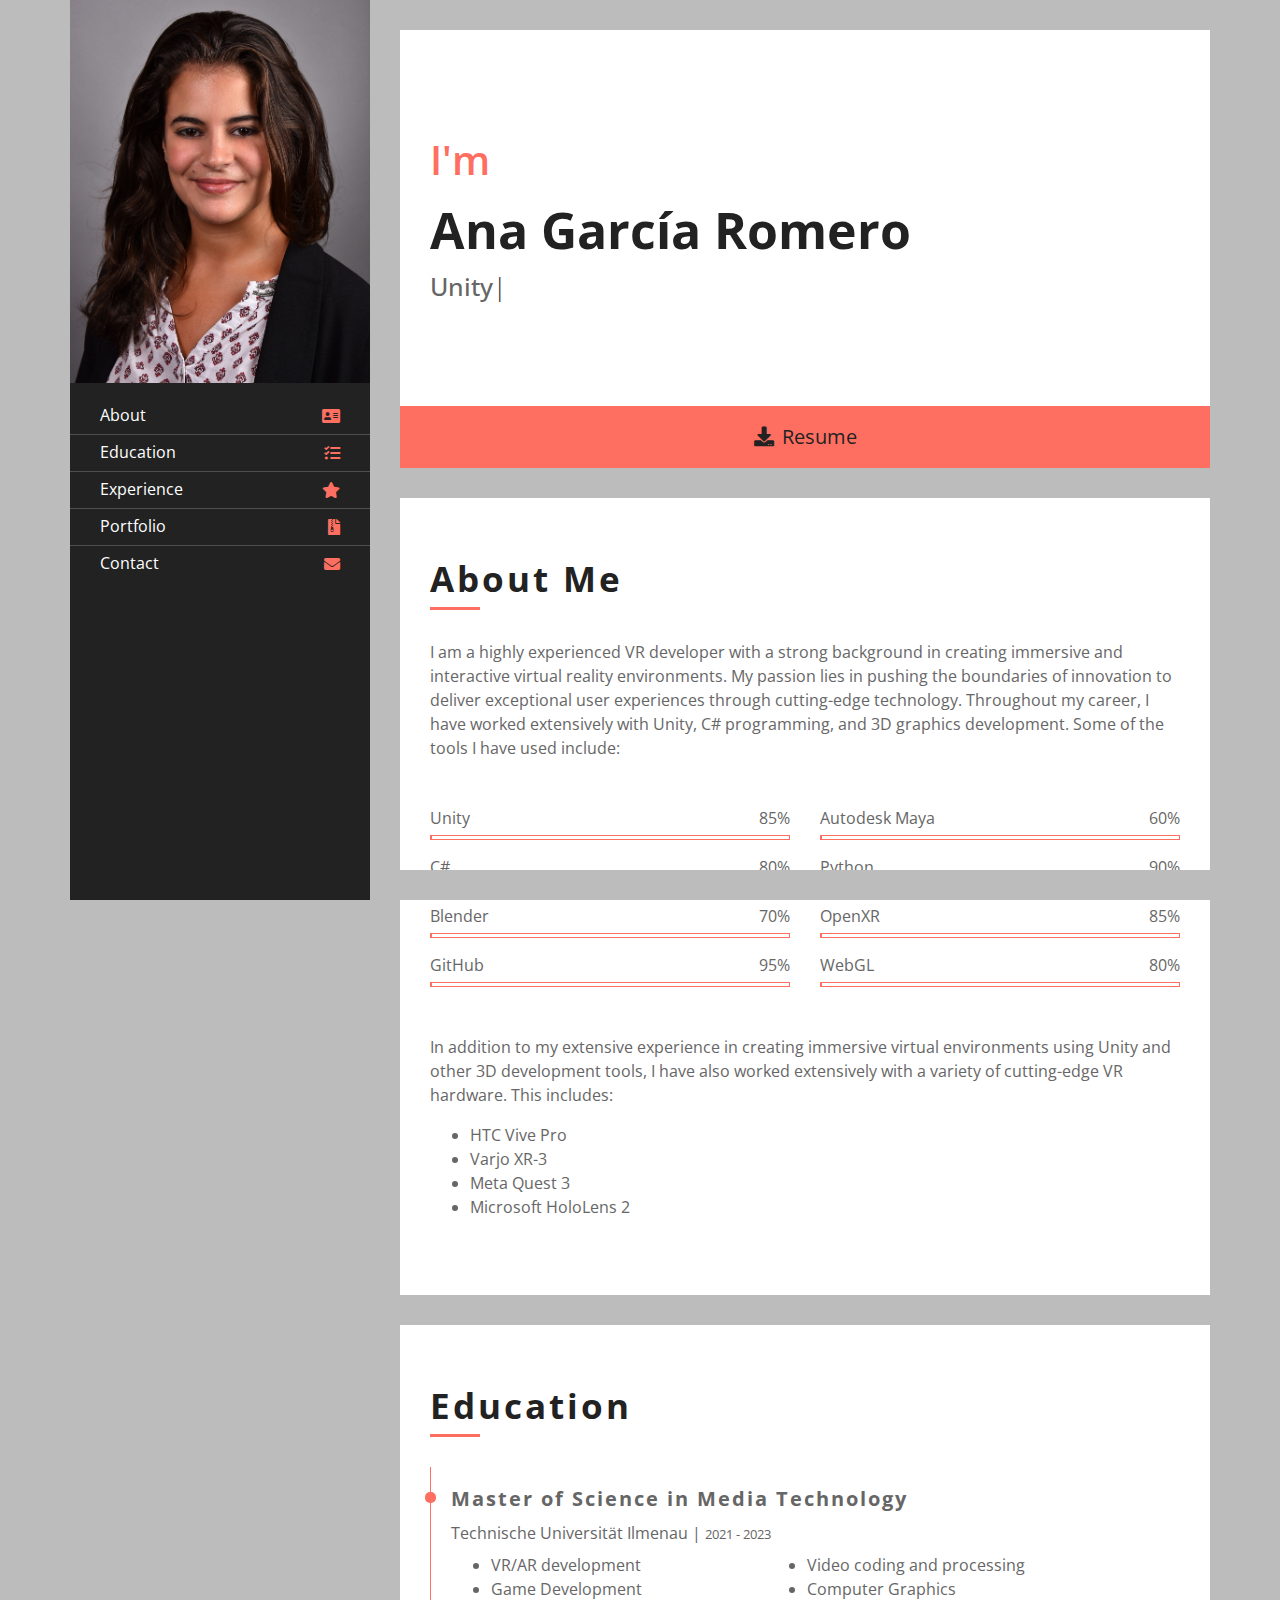
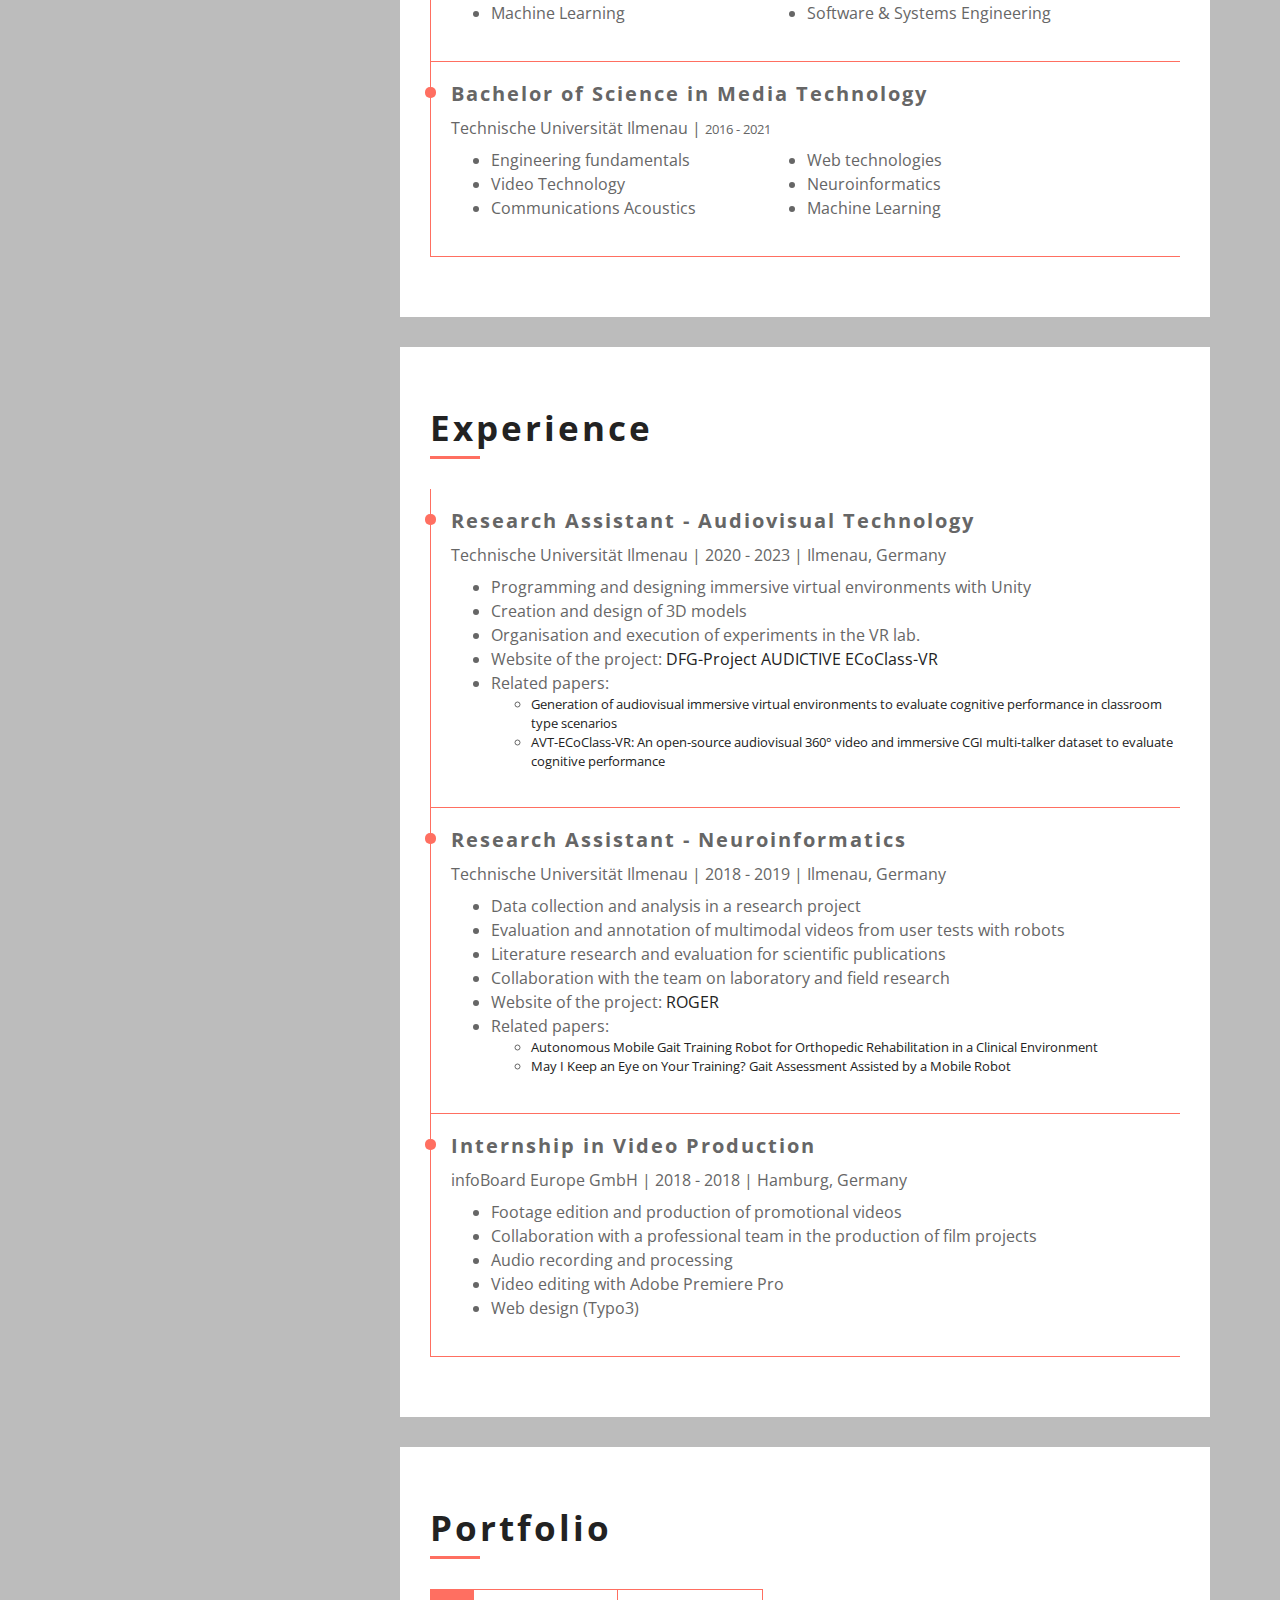
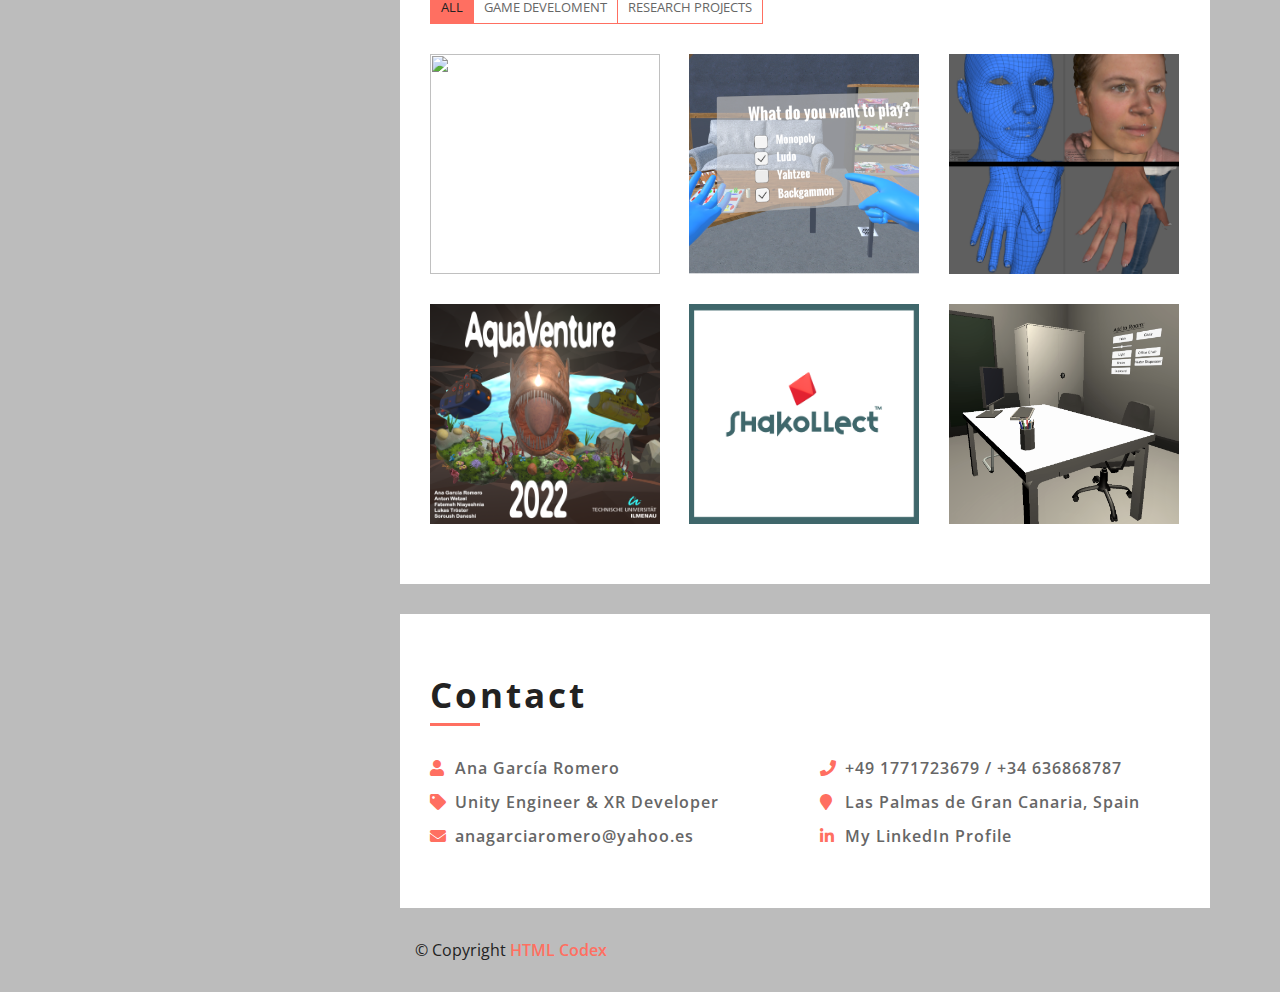
==== index.html @ bf87f1c2 "Update index.html" ====
<!DOCTYPE html>
<html lang="en">
    <head>
        <meta charset="utf-8">
        <title>Ana Garcia Romero - Portfolio</title>
        <meta content="width=device-width, initial-scale=1.0" name="viewport">


        <!-- Favicon -->
        <link href="img/favicon.ico" rel="icon">

        <!-- Google Fonts -->
        <link href="https://fonts.googleapis.com/css2?family=Open+Sans:300;400;600;700;800&display=swap" rel="stylesheet">

        <!-- CSS Libraries -->
        <link href="https://stackpath.bootstrapcdn.com/bootstrap/4.4.1/css/bootstrap.min.css" rel="stylesheet">
        <link href="https://cdnjs.cloudflare.com/ajax/libs/font-awesome/5.10.0/css/all.min.css" rel="stylesheet">
        <link href="lib/slick/slick.css" rel="stylesheet">
        <link href="lib/slick/slick-theme.css" rel="stylesheet">
        <link href="lib/lightbox/css/lightbox.min.css" rel="stylesheet">

        <!-- Template Stylesheet -->
        <link href="css/style.css" rel="stylesheet">
    </head>

    <body data-spy="scroll" data-target=".navbar" data-offset="51">
        <div class="wrapper">
            <div class="sidebar">
                <div class="sidebar-header">
                    <img src="img/about.jpg" alt="Image">
                </div>
                <div class="sidebar-content">
                    <nav class="navbar navbar-expand-md bg-dark navbar-dark">
                        <a href="#" class="navbar-brand">Navigation</a>
                        <button type="button" class="navbar-toggler" data-toggle="collapse" data-target="#navbarCollapse">
                            <span class="navbar-toggler-icon"></span>
                        </button>
                        <div class="collapse navbar-collapse" id="navbarCollapse">
                            <ul class="nav navbar-nav">
                                <li class="nav-item">
                                    <a class="nav-link" href="#about">About<i class="fa fa-address-card"></i></a>
                                </li>
                                <li class="nav-item">
                                    <a class="nav-link" href="#education">Education<i class="fa fa-tasks"></i></a>
                                </li>
                                <li class="nav-item">
                                    <a class="nav-link" href="#experience">Experience<i class="fa fa-star"></i></a>
                                </li>
                                <li class="nav-item">
                                    <a class="nav-link" href="#portfolio">Portfolio<i class="fa fa-file-archive"></i></a>
                                </li>
                                <li class="nav-item">
                                    <a class="nav-link" href="#contact">Contact<i class="fa fa-envelope"></i></a>
                                </li>
                            </ul>
                        </div>
                    </nav>
                </div>
            </div>
            <div class="content">
                <!-- Header Start -->
                <div class="header" id="header">
                    <div class="content-inner">
                        <p>I'm</p>
                        <h1>Ana García Romero</h1>
                        <h2></h2>
                        <div class="typed-text">Unity Engineer, XR Developer, VR Researcher, Apps Developer</div>
                    </div>
                </div>
                <!-- Header End -->
                
                <!-- Large Button Start -->
                <div class="large-btn">
                    <div class="content-inner">
                        <a class="btn large-btn" href="cv/CV_EN.pdf"><i class="fa fa-download"></i>Resume</a>
                    </div>
                </div>
                <!-- Large Button End -->
                
                <!-- About Start -->
                <div class="about" id="about">
                    <div class="content-inner">
                        <div class="content-header">
                            <h2>About Me</h2>
                        </div>
                        <div class="row align-items-center">
                            <div class="col-md-12 col-lg-12">
                                <p>
                                    I am a highly experienced VR developer with a strong background in creating immersive and interactive virtual reality environments. 
                                    My passion lies in pushing the boundaries of innovation to deliver exceptional user experiences through cutting-edge technology.
                                    Throughout my career, I have worked extensively with Unity, C# programming, and 3D graphics development. Some of the tools I have used include:
                                </p>
                            </div>
                        </div>

                        <div class="row">
                            <div class="col-md-6">
                                <div class="skills">
                                    <div class="skill-name">
                                        <p>Unity</p><p>85%</p>
                                    </div>
                                    <div class="progress">
                                        <div class="progress-bar" role="progressbar" aria-valuenow="85" aria-valuemin="0" aria-valuemax="100"></div>
                                    </div>
                                    <div class="skill-name">
                                        <p>C#</p><p>80%</p>
                                    </div>
                                    <div class="progress">
                                        <div class="progress-bar" role="progressbar" aria-valuenow="80" aria-valuemin="0" aria-valuemax="100"></div>
                                    </div>
                                    <div class="skill-name">
                                        <p>Blender</p><p>70%</p>
                                    </div>
                                    <div class="progress">
                                        <div class="progress-bar" role="progressbar" aria-valuenow="70" aria-valuemin="0" aria-valuemax="100"></div>
                                    </div>
                                    <div class="skill-name">
                                        <p>GitHub</p><p>95%</p>
                                    </div>
                                    <div class="progress">
                                        <div class="progress-bar" role="progressbar" aria-valuenow="95" aria-valuemin="0" aria-valuemax="100"></div>
                                    </div>
                                </div>
                            </div>
                            <div class="col-md-6">
                                <div class="skills">
                                    <div class="skill-name">
                                        <p>Autodesk Maya</p><p>60%</p>
                                    </div>
                                    <div class="progress">
                                        <div class="progress-bar" role="progressbar" aria-valuenow="60" aria-valuemin="0" aria-valuemax="100"></div>
                                    </div>
                                    <div class="skill-name">
                                        <p>Python</p><p>90%</p>
                                    </div>
                                    <div class="progress">
                                        <div class="progress-bar" role="progressbar" aria-valuenow="90" aria-valuemin="0" aria-valuemax="100"></div>
                                    </div>
                                    <div class="skill-name">
                                        <p>OpenXR</p><p>85%</p>
                                    </div>
                                    <div class="progress">
                                        <div class="progress-bar" role="progressbar" aria-valuenow="85" aria-valuemin="0" aria-valuemax="100"></div>
                                    </div>
                                    <div class="skill-name">
                                        <p>WebGL</p><p>80%</p>
                                    </div>
                                    <div class="progress">
                                        <div class="progress-bar" role="progressbar" aria-valuenow="80" aria-valuemin="0" aria-valuemax="100"></div>
                                    </div>

                                </div>
                            </div>
                        </div>
                    </div>
                    <br><br>
                    <div class="row align-items-center">
                        <div class="col-md-12 col-lg-12">
                            <p>
                                In addition to my extensive experience in creating immersive virtual environments using Unity and other 3D development tools, 
                                I have also worked extensively with a variety of cutting-edge VR hardware. This includes:
                                <ul>
                                    <li>HTC Vive Pro</li>
                                    <li>Varjo XR-3</li>
                                    <li>Meta Quest 3</li>
                                    <li>Microsoft HoloLens 2</li>
                                </ul>
                            </p>
                        </div>
                    </div>
    
                </div>

                
                
                <!-- About End -->
                
                <!-- Education Start -->
                <div class="education" id="education">
                    <div class="content-inner">
                        <div class="content-header">
                            <h2>Education</h2>
                        </div>
                        <div class="row align-items-center">
                            <div class="col-lg-12">
                                <div class="edu-col">
                                    <span><h3>Master of Science in Media Technology</h3></span>
                                    <p class="mb-2">Technische Universität Ilmenau | <small>2021 - 2023</small></p>
                                    <p>
                                        <div class="row">
                                            <div class="col-md-5">
                                                <ul>
                                                    <li>VR/AR development</li>
                                                    <li>Game Development</li>
                                                    <li>Machine Learning</li>
                                                </ul>
                                            </div>
                                            <div class="col-md-5">
                                                <ul>
                                                    <li>Video coding and processing</li>
                                                    <li>Computer Graphics</li>
                                                    <li>Software & Systems Engineering</li>
                                                </ul>
                                            </div>
                                        </div>
                                    </p>
                                </div>
                            </div>
                            <div class="col-lg-12">
                                <div class="edu-col">
                                    <span><h3>Bachelor of Science in Media Technology</h3></span>
                                    <p class="mb-2">Technische Universität Ilmenau | <small>2016 - 2021</small></p>
                                    <p><div class="row">
                                            <div class="col-md-5">
                                                <ul>
                                                    <li>Engineering fundamentals</li>
                                                    <li>Video Technology</li>
                                                    <li>Communications Acoustics</li>
                                                </ul>
                                            </div>
                                            <div class="col-md-5">
                                                <ul>
                                                    <li>Web technologies</li>
                                                    <li>Neuroinformatics</li>
                                                    <li>Machine Learning</li>
                                                </ul>
                                            </div>
                                        </div></p>
                                </div>
                            </div>
                        </div>
                    </div>
                </div>
                <!-- Education Start -->
                
                <!-- Experience Start -->
                <div class="experience" id="experience">
                    <div class="content-inner">
                        <div class="content-header">
                            <h2>Experience</h2>
                        </div>
                        <div class="row align-items-center">
                            <div class="col-md-12">
                                <div class="exp-col">
                                    <span><h3>Research Assistant - Audiovisual Technology</h3></span>
                                    <p class="mb-2">Technische Universität Ilmenau | 2020 - 2023 | Ilmenau, Germany</p>
                                    <p><ul>
                                           <li>Programming and designing immersive virtual environments with Unity</li>
                                           <li>Creation and design of 3D models</li>
                                           <li>Organisation and execution of experiments in the VR lab.</li>
                                           <li>Website of the project: <a href="https://www.tu-ilmenau.de/en/university/departments/department-of-electrical-engineering-and-information-technology/profile/institutes-and-groups/audiovisual-technology-group/research/dfg-projekt-ecoclass-vr">DFG-Project AUDICTIVE ECoClass-VR</li></a>
                                           <li>Related papers:</li>
                                           <p><small>
                                               <ul>
                                                   <li><a href="ecoclassvr/DAGA2021_EcoClass-VR.pdf">Generation of audiovisual immersive virtual environments to evaluate cognitive performance in classroom type scenarios</li></a>
                                                   <li><a href= "ecoclassvr/QoMex2024_EcoClass-VR.pdf">AVT-ECoClass-VR: An open-source audiovisual 360&deg; video and immersive CGI multi-talker dataset to evaluate cognitive performance</li></a>
                                               </ul>
                                           </p></small>
                                       </ul>
                                    </p>
                                </div>
                            </div>
                            <div class="col-md-12">
                                <div class="exp-col">
                                    <span><h3>Research Assistant - Neuroinformatics</h3></span>
                                    <p class="mb-2">Technische Universität Ilmenau | 2018 - 2019 | Ilmenau, Germany</p>
                                    <p>
                                        <ul>
                                            <li>Data collection and analysis in a research project</li>
                                            <li>Evaluation and annotation of multimodal videos from user tests with robots</li>
                                            <li>Literature research and evaluation for scientific publications</li>
                                            <li>Collaboration with the team on laboratory and field research</li>
                                            <li>Website of the project: <a href="https://www.tu-ilmenau.de/en/university/departments/department-of-computer-science-and-automation/profile/institutes-and-groups/institute-of-computer-and-systems-engineering/group-for-neuroinformatics-and-cognitive-robotics/research/finished-projects/roger">ROGER</li></a>
                                            <li>Related papers:</li>
                                            <p><small>
                                                <ul>
                                                    <li><a href="https://www.tu-ilmenau.de/fileadmin/Bereiche/IA/neurob/Publikationen/conferences_int/2020/Trinh-ROMAN-2020.pdf">Autonomous Mobile Gait Training Robot for Orthopedic Rehabilitation in a Clinical Environment</li></a>
                                                    <li><a href="https://www.tu-ilmenau.de/fileadmin/Bereiche/IA/neurob/Publikationen/conferences_int/2019/Scheidig-ICORR-2019.pdf">May I Keep an Eye on Your Training? Gait Assessment Assisted by a Mobile Robot</li></a>
                                                </ul>
                                            </p></small>
                                        </ul>
                                    </p>
                                </div>
                            </div>
                            <div class="col-md-12">
                                <div class="exp-col">
                                    <span><h3>Internship in Video Production</h3></span>
                                    <p class="mb-2">infoBoard Europe GmbH | 2018 - 2018 | Hamburg, Germany</p>
                                    <p>
                                        <ul>
                                            <li>Footage edition and production of promotional videos</li>
                                            <li>Collaboration with a professional team in the production of film projects</li>
                                            <li>Audio recording and processing</li>
                                            <li>Video editing with Adobe Premiere Pro</li>
                                            <li>Web design (Typo3)</li>
                                        </ul>
                                    </p>
                                </div>
                            </div>
                        </div>
                    </div>
                </div>
                <!-- Experience Start -->
              
                
                <!-- Portfolio Start -->
                <div class="portfolio" id="portfolio">
                    <div class="content-inner">
                        <div class="content-header">
                            <h2>Portfolio</h2>
                        </div>
                        <div class="row">
                            <div class="col-lg-12">
                                <ul id="portfolio-flters">
                                    <li data-filter="*" class="filter-active">All</li>
                                    <li data-filter=".game-dev">Game Develoment</li>
                                    <li data-filter=".res-dev">Research projects</li>
                                </ul>
                            </div>
                        </div>
                        <div class="row portfolio-container">
                            <div class="col-lg-4 col-md-6 portfolio-item res-dev">
                                <div class="portfolio-wrap">
                                    <figure>
                                        <img src="img/portfolio-1.jpg" class="img-fluid" alt="">
                                        <a href="ecoclassvr.html" class="link-details" title="More Details" style="position: absolute; top: 25%; left: 50%; transform: translate(-50%, -50%);"><i class="fa fa-link"></i></a>
                                        <a class="portfolio-title" href="#">EcoClass-VR <span>Research Project</span></a>
                                    </figure>
                                </div>
                            </div>

                            <div class="col-lg-4 col-md-6 portfolio-item res-dev">
                                <div class="portfolio-wrap">
                                    <figure>
                                        <img src="img/portfolio-2.jpg" class="img-fluid" alt="">
                                        <a href="masterthesis.html" class="link-details" title="More Details" style="position: absolute; top: 25%; left: 50%; transform: translate(-50%, -50%);"><i class="fa fa-link"></i></a>
                                        <a class="portfolio-title" href="#">Master Thesis <span>Research Project</span></a>
                                    </figure>
                                </div>
                            </div>

                            <div class="col-lg-4 col-md-6 portfolio-item res-dev">
                                <div class="portfolio-wrap">
                                    <figure>
                                        <img src="img/portfolio-3.jpg" class="img-fluid" alt="">
                                        <a href="mediaproject.html" class="link-details" title="More Details" style="position: absolute; top: 25%; left: 50%; transform: translate(-50%, -50%);"><i class="fa fa-link"></i></a>
                                        <a class="portfolio-title" href="#">Media Project <span>Research Project</span></a>
                                    </figure>
                                </div>
                            </div>

                            <div class="col-lg-4 col-md-6 portfolio-item game-dev">
                                <div class="portfolio-wrap">
                                    <figure>
                                        <img src="img/portfolio-4.jpg" class="img-fluid" alt="">
                                        <a href="aquaventure.html" class="link-details" title="More Details" style="position: absolute; top: 25%; left: 50%; transform: translate(-50%, -50%);"><i class="fa fa-link"></i></a>
                                        <a class="portfolio-title" href="#">Aquaventure <span>Game Development</span></a>
                                    </figure>
                                </div>
                            </div>

                            <div class="col-lg-4 col-md-6 portfolio-item game-dev">
                                <div class="portfolio-wrap">
                                    <figure>
                                        <img src="img/portfolio-5.jpg" class="img-fluid" alt="">
                                        <a href="shakollect.html" class="link-details" title="More Details" style="position: absolute; top: 25%; left: 50%; transform: translate(-50%, -50%);"><i class="fa fa-link"></i></a>
                                        <a class="portfolio-title" href="#">Shakollect <span>Game Development</span></a>
                                    </figure>
                                </div>
                            </div>

                            <div class="col-lg-4 col-md-6 portfolio-item res-dev">
                                <div class="portfolio-wrap">
                                    <figure>
                                        <img src="img/portfolio-6.jpg" class="img-fluid" alt="">
                                        <a href="bachelorthesis.html" class="link-details" title="More Details" style="position: absolute; top: 25%; left: 50%; transform: translate(-50%, -50%);"><i class="fa fa-link"></i></a>
                                        <a class="portfolio-title" href="#">Bachelor Thesis <span>Research Project</span></a>
                                    </figure>
                                </div>
                            </div>
                        </div>
                    </div>
                </div>
                <!-- Portfolio Start -->
                
                
                
                <!-- Contact Start -->
                <div class="contact" id="contact">
                    <div class="content-inner">
                        <div class="content-header">
                            <h2>Contact</h2>
                        </div>
                        <div class="row align-items-center">
                            <div class="col-md-6">
                                <div class="contact-info">
                                    <p><i class="fa fa-user"></i>Ana García Romero</p>
                                    <p><i class="fa fa-tag"></i>Unity Engineer & XR Developer</p>
                                    <p><i class="fa fa-envelope"></i><a href="mailto:info@example.com">anagarciaromero@yahoo.es</a></p>
                                </div>
                            </div>
                            <div class="col-md-6">
                                <div class="contact-info">
                                    <p><i class="fa fa-phone"></i>+49 1771723679 / +34 636868787</a></p>
                                    <p><i class="fa fa-map-marker"></i>Las Palmas de Gran Canaria, Spain</p>
                                    <p><i class="fab fa-linkedin-in"></i><a href="https://www.linkedin.com/in/anagarrom/">My LinkedIn Profile</p></a>
                                </div>
                            </div>

                        </div>
                    </div>
                </div>
                <!-- Contact End -->
                
                <!-- Footer Start -->
                <div class="footer">
                    <div class="content-inner">
                        <div class="row align-items-center">
                                <p>&copy; Copyright <a href="https://htmlcodex.com">HTML Codex</a></p>
                        </div>
                    </div>
                </div>
                <!-- Footer Start -->
            </div>
        </div>
        
        <!-- Back to Top -->
        <a href="#" class="back-to-top"><i class="fa fa-angle-double-up"></i></a>
        
        <!-- JavaScript Libraries -->
        <script src="https://code.jquery.com/jquery-3.4.1.min.js"></script>
        <script src="https://stackpath.bootstrapcdn.com/bootstrap/4.4.1/js/bootstrap.bundle.min.js"></script>
        <script src="lib/easing/easing.min.js"></script>
        <script src="lib/slick/slick.min.js"></script>
        <script src="lib/typed/typed.min.js"></script>
        <script src="lib/waypoints/waypoints.min.js"></script>
        <script src="lib/isotope/isotope.pkgd.min.js"></script>
        <script src="lib/lightbox/js/lightbox.min.js"></script>
        
        <!-- Template Javascript -->
        <script src="js/main.js"></script>
    </body>
</html>
---- css/style.css ----
/**********************************/
/********** General CSS ***********/
/**********************************/
body {
    color: #666666;
    background: #bcbcbc;
    font-family: 'Open Sans', sans-serif;
}

a {
    color: #222222;
    transition: all .3s;
}

a:hover,
a:active,
a:focus {
    color: #FF6F61;
    outline: none;
    text-decoration: none;
}

.btn:focus {
    box-shadow: none;
}


/**********************************/
/****** Layout with Sidebar *******/
/**********************************/
.wrapper {
    position: relative;
    margin: 0 auto;
    width: 100%;
    max-width: 1140px;
}

.wrapper .sidebar {
    position: relative;
    width: 100%;
    float: left;
    background: #222222;
}

    .wrapper .content {
        position: relative;
        width: 100%;
        padding: 15px;
        float: left;
        background: #bcbcbc;
    }

.wrapper .sidebar-header,
.wrapper .sidebar-footer {
    display: none;
}

.navbar {
    padding: 15px;
    background: #222222 !important;
}

.navbar-expand-md .navbar-nav .nav-item {
    width: 100%;
    border-top: 1px solid rgba(255, 255, 255, .2);
}

.navbar-expand-md .navbar-nav .nav-item:first-child{
    border-top: none;
}

.navbar-expand-md .navbar-nav .nav-link {
    color: #ffffff;
    padding: 5px 15px 7px 15px;
    transition: all .3s;
}

.navbar-expand-md .navbar-nav .nav-link i {
    color: #FF6F61;
    float: right;
    padding-top: 5px;
    transition: all .3s;
}

.navbar-expand-md .navbar-nav .nav-link:hover,
.navbar-expand-md .navbar-nav .nav-link.active {
    color: #FF6F61;
}

.navbar-expand-md .navbar-nav .nav-link:hover i,
.navbar-expand-md .navbar-nav .nav-link.active i{
    color: #ffffff;
}


.wrapper .sidebar,
.wrapper .content {
    -webkit-transition: margin 200ms ease-out;
    -moz-transition: margin 200ms ease-out;
    -o-transition: margin 200ms ease-out;
    transition: margin 200ms ease-out;
}

@media (min-width: 768px) {
    .wrapper .content {
        padding: 30px 0px 30px 30px;
    }

        .wrapper .content::before,
        .wrapper .content::after {
            position: fixed;
            content: "";
            width: 100%;
            height: 30px;
            background: #bcbcbc;
            z-index: 1;
        }
    
    .wrapper .content::before {
        top: 0;
    }
    
    .wrapper .content::after {
        bottom: 0;
    }
    
    .wrapper .sidebar {
        position: fixed;
        width: 300px;
        height: 100%;
        margin-left: -250px;
        float: left;
        overflow: auto;
        scrollbar-width: thin;
        scrollbar-color: gray;
        z-index: 2;
    }

    .wrapper .sidebar:hover {
        margin-left: 0px;
    }
    
    .wrapper .content {
        position: relative;
        width: calc(100% - 50px);
        margin-left: 50px;
        float: right;
    }
    
    .wrapper .sidebar:hover  .sidebar-header {
        position: relative;
        display: block;
        width: 100%;
    }

    .wrapper .sidebar .sidebar-header img {
        width: 100%;
        height: auto;
    }
    
    .navbar-brand {
        display: none;
    }
    
    .navbar {
        padding: 15px 0;
        flex-direction: column;
    }
    
    .wrapper .sidebar:hover .navbar-expand-md .navbar-nav .nav-link {
        padding: 5px 30px 7px 30px;
    }
    
    .wrapper .sidebar::-webkit-scrollbar {
        width: 7px;
    }

    .wrapper .sidebar::-webkit-scrollbar-track {
        -webkit-box-shadow: inset 0 0 6px rgba(0,0,0,0.1);
    }

    .wrapper .sidebar::-webkit-scrollbar-thumb {
        background-color: darkgrey;
        outline: 1px solid slategrey;
        border-radius: 7px
    }
    
    .navbar-brand {
        display: none;
    }
    
    .sidebar .sidebar-footer {
        width: 300px;
        position: fixed;
        bottom: 0;
        padding: 15px;
        font-size: 0;
        text-align: center;
        background: #222222;
    }
    
    .sidebar .sidebar-footer a {
        display: inline-block;
        width: 40px;
        height: 40px;
        padding: 5px 0;
        margin: 0 15px 15px 0;
        text-align: center;
        font-size: 18px;
        color: #222222;
        background: #FF6F61;
    }
    
    .sidebar .sidebar-footer a:last-child {
        margin-right: 0;
    }
    
    .sidebar .sidebar-footer a:hover {
        color: #FF6F61;
        background: #ffffff;
    }
    
    .sidebar:hover .sidebar-footer {
        display: block;
    }
}

@media (min-width: 992px) {
    .wrapper .sidebar {
        margin: 0;
    }

    .wrapper .content {
        width: calc(100% - 300px);
        margin-left: 300px;
    }

    .sidebar .sidebar-header {
        position: relative;
        display: block;
        width: 100%;
    }
    
    .navbar-expand-md .navbar-nav .nav-link {
        padding: 5px 30px 7px 30px;
    }
    
    .sidebar .sidebar-footer {
        display: block;
    }
}

@media (max-width: 1140px) {
    .wrapper .content {
        padding: 30px;
    }
}

@media (max-width: 576px) {
    .wrapper .content {
        padding: 15px;
    }
}


/**********************************/
/******** Back to Top CSS *********/
/**********************************/
.back-to-top {
    position: fixed;
    display: none;
    width: 30px;
    height: 30px;
    text-align: center;
    line-height: 1;
    font-size: 30px;
    right: 30px;
    bottom: 30px;
    transition: background 0.5s;
    z-index: 11;
}

.back-to-top i {
    color: #222222;
}

.back-to-top i:hover {
    color: #FF6F61;
}

.back-to-top {
    -webkit-animation: action 1s infinite  alternate;
    animation: action 1s infinite  alternate;
}

@-webkit-keyframes action {
    0% { transform: translateY(0); }
    100% { transform: translateY(-15px); }
}

@keyframes action {
    0% { transform: translateY(0); }
    100% { transform: translateY(-15px); }
}


/**********************************/
/*********** Header CSS ***********/
/**********************************/
.header {
    position: relative;
    background: #ffffff;
}

.header .content-inner {
    padding: 100px 30px;
    background: url(../img/profile.png) right bottom no-repeat;
    background-size: contain;
}

.header p {
    color: #FF6F61;
    font-size: 40px;
    font-weight: 600;
    margin-bottom: 10px;
}

.header h1 {
    color: #222222;
    font-size: 50px;
    font-weight: 700;
}

.header h2 {
    display: inline-block;
    margin: 0;
    height: 25px;
    font-size: 25px;
}

.header .typed-text {
    display: none;
}

.header .typed-cursor {
    font-size: 25px;
    font-weight: 300;
    color: #222222;
}

.large-btn .content-inner {
    font-size: 0;
    border-bottom: 30px solid #bcbcbc;
}

.large-btn .btn {
    position: relative;
    width: 100%;
    padding: 15px 0;
    color: #FF6F61;
    font-size: 20px;
    background: #222222;
    border-radius: 0;
}

.large-btn .btn:last-child {
    color: #222222;
    background: #FF6F61;
}

.large-btn .btn i {
    margin-right: 8px;
}

.large-btn .btn::after {
    position: absolute;
    content: "";
    width: 0;
    height: 100%;
    top: 0;
    left: 0;
    transition: all .3s;
}

.large-btn .btn:hover::after {
    width: 100%;
    background: rgba(255, 255, 255, .1);
}


/**********************************/
/******* Content Header CSS *******/
/**********************************/
.content-header {
    position: relative;
    width: 100%;
    margin-bottom: 30px;
    padding-bottom: 10px;
}

.content-header h2 {
    color: #222222;
    font-size: 35px;
    font-weight: 700;
    letter-spacing: 3px;
    margin: 0;
}

.content-header::after {
    content: '';
    position: absolute;
    display: block;
    width: 50px;
    height: 3px;
    bottom: 0;
    left: 0;
    background: #FF6F61;
}


/**********************************/
/*********** About CSS ************/
/**********************************/
.about {
    position: relative;
    padding: 60px 30px;
    background: #ffffff;
    border-bottom: 30px solid #bcbcbc;
}


.about img {
    width: 100%;
    height: auto;
}

@media(max-width: 767.98px) {
    .about img {
        margin-bottom: 15px;
    }
}

.about .btn {
    border-radius: 0;
    color: #222222;
    background: #FF6F61;
    transition: all .3s;
}

.about .btn:hover {
    color: #FF6F61;
    background: #222222;
}

.about .skills {
    padding-top: 15px;
}

.about .skill-name {
    margin-top: 15px;
}

.about .skill-name p {
    display: inline-block;
    margin-bottom: 5px;
    font-size: 16px;
    font-weight: 400;
}

.about .skill-name p:last-child {
    float: right;
}

.about .progress {
    height: 5px;
    border: 1px solid #FF6F61;
    border-radius: 0;
    background: #ffffff;
}

.about .progress .progress-bar {
    width: 1px;
    background: #FF6F61;
    border-radius: 0;
    transition: 1s;
}


/**********************************/
/********* Education CSS **********/
/**********************************/
.education {
    position: relative;
    padding: 60px 30px;
    background: #ffffff;
    border-bottom: 30px solid #bcbcbc;
}

.education .edu-col {
    position: relative;
    width: 100%;
    padding: 20px 0 20px 20px;
    border-left: 1px solid #FF6F61;
    border-bottom: 1px solid #FF6F61;
}

.education .col-md-6:first-child .edu-col {
    padding-top: 0;
}

.education .col-md-6:last-child .edu-col {
    border-bottom: none;
    padding-bottom: 0;
}

@media (min-width: 768px) {
    .education .col-md-6:nth-child(-n+2) .edu-col {
        padding-top: 0;
    }

    .education .col-md-6:last-child .edu-col,
    .education .col-md-6:nth-last-child(2) .edu-col {
        border-bottom: none;
        padding-bottom: 0;
    }
}

.education .edu-col span {
    position: relative;
    display: block;
    font-size: 13px;
    letter-spacing: 1px;
    margin-bottom: 10px;
}

.education .edu-col span::before {
    position: absolute;
    content: "";
    width: 11px;
    height: 11px;
    background: #FF6F61;
    top: 5px;
    left: -26px;
    border-radius: 5px;
}

.education .edu-col span i {
    color: #FF6F61;
}

.education .edu-col h3 {
    font-size: 20px;
    font-weight: 700;
    letter-spacing: 2px;
}

.education .edu-col p {
    margin: 0;
}


/**********************************/
/********* Experience CSS *********/
/**********************************/
.experience {
    position: relative;
    padding: 60px 30px;
    background: #ffffff;
    border-bottom: 30px solid #bcbcbc;
}

.experience .exp-col {
    position: relative;
    width: 100%;
    padding: 20px 0 20px 20px;
    border-left: 1px solid #FF6F61;
    border-bottom: 1px solid #FF6F61;
}

.experience .col-md-6:first-child .exp-col {
    padding-top: 0;
}

.experience .col-md-6:last-child .exp-col {
    border-bottom: none;
    padding-bottom: 0;
}

@media (min-width: 768px) {
    .experience .col-md-6:nth-child(-n+2) .exp-col {
        padding-top: 0;
    }

    .experience .col-md-6:last-child .exp-col,
    .experience .col-md-6:nth-last-child(2) .exp-col {
        border-bottom: none;
        padding-bottom: 0;
    }
}

.experience .exp-col span {
    position: relative;
    display: block;
    font-size: 13px;
    letter-spacing: 1px;
    margin-bottom: 10px;
}

.experience .exp-col span::before {
    position: absolute;
    content: "";
    width: 11px;
    height: 11px;
    background: #FF6F61;
    top: 5px;
    left: -26px;
    border-radius: 5px;
}

.experience .exp-col span i {
    color: #FF6F61;
}

.experience .exp-col h3 {
    font-size: 20px;
    font-weight: 700;
    letter-spacing: 2px;
    margin-bottom: 5px;
}

.experience .exp-col h4 {
    font-size: 14px;
    font-weight: 400;
    font-style: italic;
    margin-bottom: 5px;
}

.experience .exp-col h5 {
    font-size: 16px;
    font-weight: 600;
    margin-bottom: 10px;
}

.experience .exp-col p {
    margin: 0;
}


/**********************************/
/*********** Service CSS **********/
/**********************************/
.service {
    position: relative;
    padding: 60px 30px 30px 30px;
    background: #ffffff;
    border-bottom: 30px solid #bcbcbc;
}

.service .srv-col {
    position: relative;
    width: 100%;
    margin-bottom: 30px;
}

.service .srv-col i {
    font-size: 30px;
    color: #FF6F61;
    margin-bottom: 15px;
}

.service .srv-col h3 {
    font-size: 20px;
    font-weight: 700;
    letter-spacing: 2px;
    margin-bottom: 5px;
}

.experience .exp-col h4 {
    font-size: 14px;
    font-weight: 400;
    font-style: italic;
    margin-bottom: 5px;
}

.experience .exp-col h5 {
    font-size: 16px;
    font-weight: 600;
    margin-bottom: 10px;
}

.experience .exp-col p {
    margin: 0;
}


/**********************************/
/********** Portfolio CSS *********/
/**********************************/
.portfolio {
    position: relative;
    padding: 60px 30px 30px 30px;
    background: #ffffff;
    border-bottom: 30px solid #bcbcbc;
}

.portfolio #portfolio-flters {
    padding: 0;
    margin: -15px 0 30px 0;
    list-style: none;
    font-size: 0;
}

.portfolio #portfolio-flters li {
    cursor: pointer;
    margin: 15px -1px 0 0;
    display: inline-block;
    height: 35px;
    padding: 10px;
    color: #666666;
    font-size: 13px;
    line-height: 15px;
    text-transform: uppercase;
    border: 1px solid #FF6F61;
    background: #ffffff;
    transition: all 0.3s ease-in-out;
}

.portfolio #portfolio-flters li:hover,
.portfolio #portfolio-flters li.filter-active {
    background: #FF6F61;
    color: #222222;
}

.portfolio .portfolio-item {
    position: relative;
    height: 250px;
    overflow: hidden;
}

.portfolio .portfolio-item figure {
    background: #ffffff;
    overflow: hidden;
    height: 220px;
    position: relative;
    border-radius: 0;
    margin: 0; 
}

.portfolio .portfolio-item figure img {
    width: 100%; 
    height: 100%; 
    object-fit: cover; 
}

.portfolio .portfolio-item figure:hover img {
    opacity: 0.3;
    transition: 0.3s;
}

.portfolio .portfolio-item figure .link-details,
.portfolio .portfolio-item figure .portfolio-title {
    position: absolute;
    display: inline-block;
    opacity: 0;
    line-height: 1;
    text-align: center;
    width: 45px;
    height: 35px;
    background: #FF6F61;
    transition: 0.3s linear;
}

.portfolio .portfolio-item figure .link-details i {
    color: #222222;
    padding-top: 10px;
    font-size: 16px;
}

.portfolio .portfolio-item figure .link-details:hover {
    background: #222222;
}

.portfolio .portfolio-item figure .link-details:hover i {
    color: #FF6F61;
}



.portfolio .portfolio-item figure .link-details {
    right: 75%;
    top: calc(25% - 18px);
}

.portfolio .portfolio-item figure .portfolio-title {
    margin: 0;
    width: 100%;
    height: 50%;
    left: 0;
    right: 0;
    top: 100%;
    padding: 30px 10px;
    color: #222222;
    font-size: 16px;
    font-weight: 600;
    background: rgba(255, 111, 97, .5);
    border-radius: 0;
}

.portfolio .portfolio-item figure .portfolio-title:hover {
    text-decoration: none;
}

.portfolio .portfolio-item figure .portfolio-title span {
    display: block;
    margin-top: 10px;
    font-family: 'Open Sans', sans-serif;
    font-size: 13px;
    font-weight: 300;
}



.portfolio .portfolio-item figure:hover .link-details {
    opacity: 1;
    right: calc(50% - 61px);
}

.portfolio .portfolio-item figure:hover .portfolio-title {
    opacity: 1;
    top: 50%;
}


/**********************************/
/*********** Review CSS ***********/
/**********************************/
.review {
    position: relative;
    background: #ffffff;
    border-bottom: 30px solid #bcbcbc;
}

.review .content-inner {
    position: relative;
    padding: 60px 30px;
    background: url(../img/quote.png) right bottom no-repeat;
}

.review .review-text p {
    font-size: 18px;
    font-style: italic;
}

.review .review-img {
    display: flex;
    align-items: center;
}

.review .review-img img {
    width: 80px; 
    height: 80px; 
    object-fit: cover;
    margin-right: 15px;
}

.review .review-name h3 {
    font-size: 18px;
    font-weight: 700;
    letter-spacing: 2px;
    margin-bottom: 5px;
}

.review .review-name p {
    font-size: 14px;
    margin-bottom: 0;
}

.review .review-text .ratting {
    margin-bottom: 5px;
}

.review .review-text .ratting i {
    color: #FF6F61;
    font-size: 14px;
}

.review .slick-slider:hover .slick-prev {
    left: 30px;
}

.review .slick-slider:hover .slick-next {
    right: 30px;
}

.review-slider .slick-prev,
.review-slider .slick-next {
    width: 35px;
    height: 35px;
    z-index: 1;
    opacity: 0;
    transition: .5s;
    background: rgba(255, 111, 97, .7);
}

.review-slider .slick-prev {
    left: 55px;
}

.review-slider .slick-next {
    right: 55px;
}

.review-slider.slick-slider:hover .slick-prev {
    left: 15px;
    opacity: 1;
}

.review-slider.slick-slider:hover .slick-next {
    right: 15px;
    opacity: 1;
}

.review-slider .slick-prev:hover,
.review-slider .slick-prev:focus,
.review-slider .slick-next:hover,
.review-slider .slick-next:focus {
    background: rgba(0, 0, 0, .7);
}

.review-slider .slick-prev:hover::before,
.review-slider .slick-prev:focus::before,
.review-slider .slick-next:hover::before,
.review-slider .slick-next:focus::before {
    color: #FF6F61;
}

.review-slider .slick-prev::before,
.review-slider .slick-next::before {
    font-family: "Font Awesome 5 Free";
    font-weight: 900;
    font-size: 18px;
    color: #ffffff;
}

.review-slider .slick-prev::before {
    content: "\f104";
}

.review-slider .slick-next::before {
    content: "\f105";
}

.review-slider .slick-dots {
    bottom: 15px;
}

.review-slider .slick-dots li button:before {
    color: #ffffff;
    font-size: 15px;
}

.review-slider .slick-dots li.slick-active button:before {
    color: #FF6F61;
}

.review-slider.slick-slider {
    margin-bottom: 0;
}


/**********************************/
/*********** Contact CSS ***********/
/**********************************/
.contact {
    position: relative;
    padding: 60px 30px 30px 30px;
    background: #ffffff;
}

.contact .contact-info {
    position: relative;
    width: 100%;
    margin-bottom: 30px;
}

.contact .contact-info p {
    font-size: 16px;
    font-weight: 600;
    letter-spacing: 1px;
    margin-bottom: 10px;
}

.contact .contact-info p i {
    width: 25px;
    color: #FF6F61;
}

.contact .contact-info p a {
    color: #666666;
}

.contact .contact-info p a:hover {
    color: #FF6F61;
    text-decoration: none;
}

.contact .social {
    font-size: 0;
}

.contact .social a {
    width: 35px;
    height: 35px;
    padding: 5px 0;
    color: #222222;
    background: #FF6F61;
    border-radius: 0;
    margin-top: 15px;
    margin-right: 15px;
    transition: all .3s;
}

.contact .social a:last-child {
    margin-right: 0;
}

.contact .social a:hover {
    color: #FF6F61;
    background: #222222;
}

.contact .form {
    position: relative;
    width: 100%;
    margin-bottom: 30px;
}

.contact .form .form-control {
    border-radius: 0;
}

.contact .form .form-control:focus {
    box-shadow: none;
    border-color: #FF6F61;
}

.contact .form .btn {
    color: #222222;
    background: #FF6F61;
    border-radius: 0;
    transition: all .3s;
}

.contact .form .btn:hover {
    color: #FF6F61;
    background: #222222;
}


/**********************************/
/*********** Footer CSS ***********/
/**********************************/
.footer {
    position: relative;
    width: 100%;
    padding: 30px 30px 0 30px;
    background: #bcbcbc;
}

.footer .col-md-6:last-child {
    text-align: right;
}

@media(max-width: 767.98px) {
    .footer .col-md-6,
    .footer .col-md-6:last-child{
        text-align: center;
    }
}

.footer p {
    color: #222222;
    margin: 0;
}

.footer a {
    color: #FF6F61;
    font-weight: 600;
}

.footer a:hover {
    color: #222222;
}

.video-container {
    display: flex;
    justify-content: center;
    gap: 10px; /* Adjust the gap size as needed */
    text-align: center;
}

.video {
    margin: 0 auto;
}
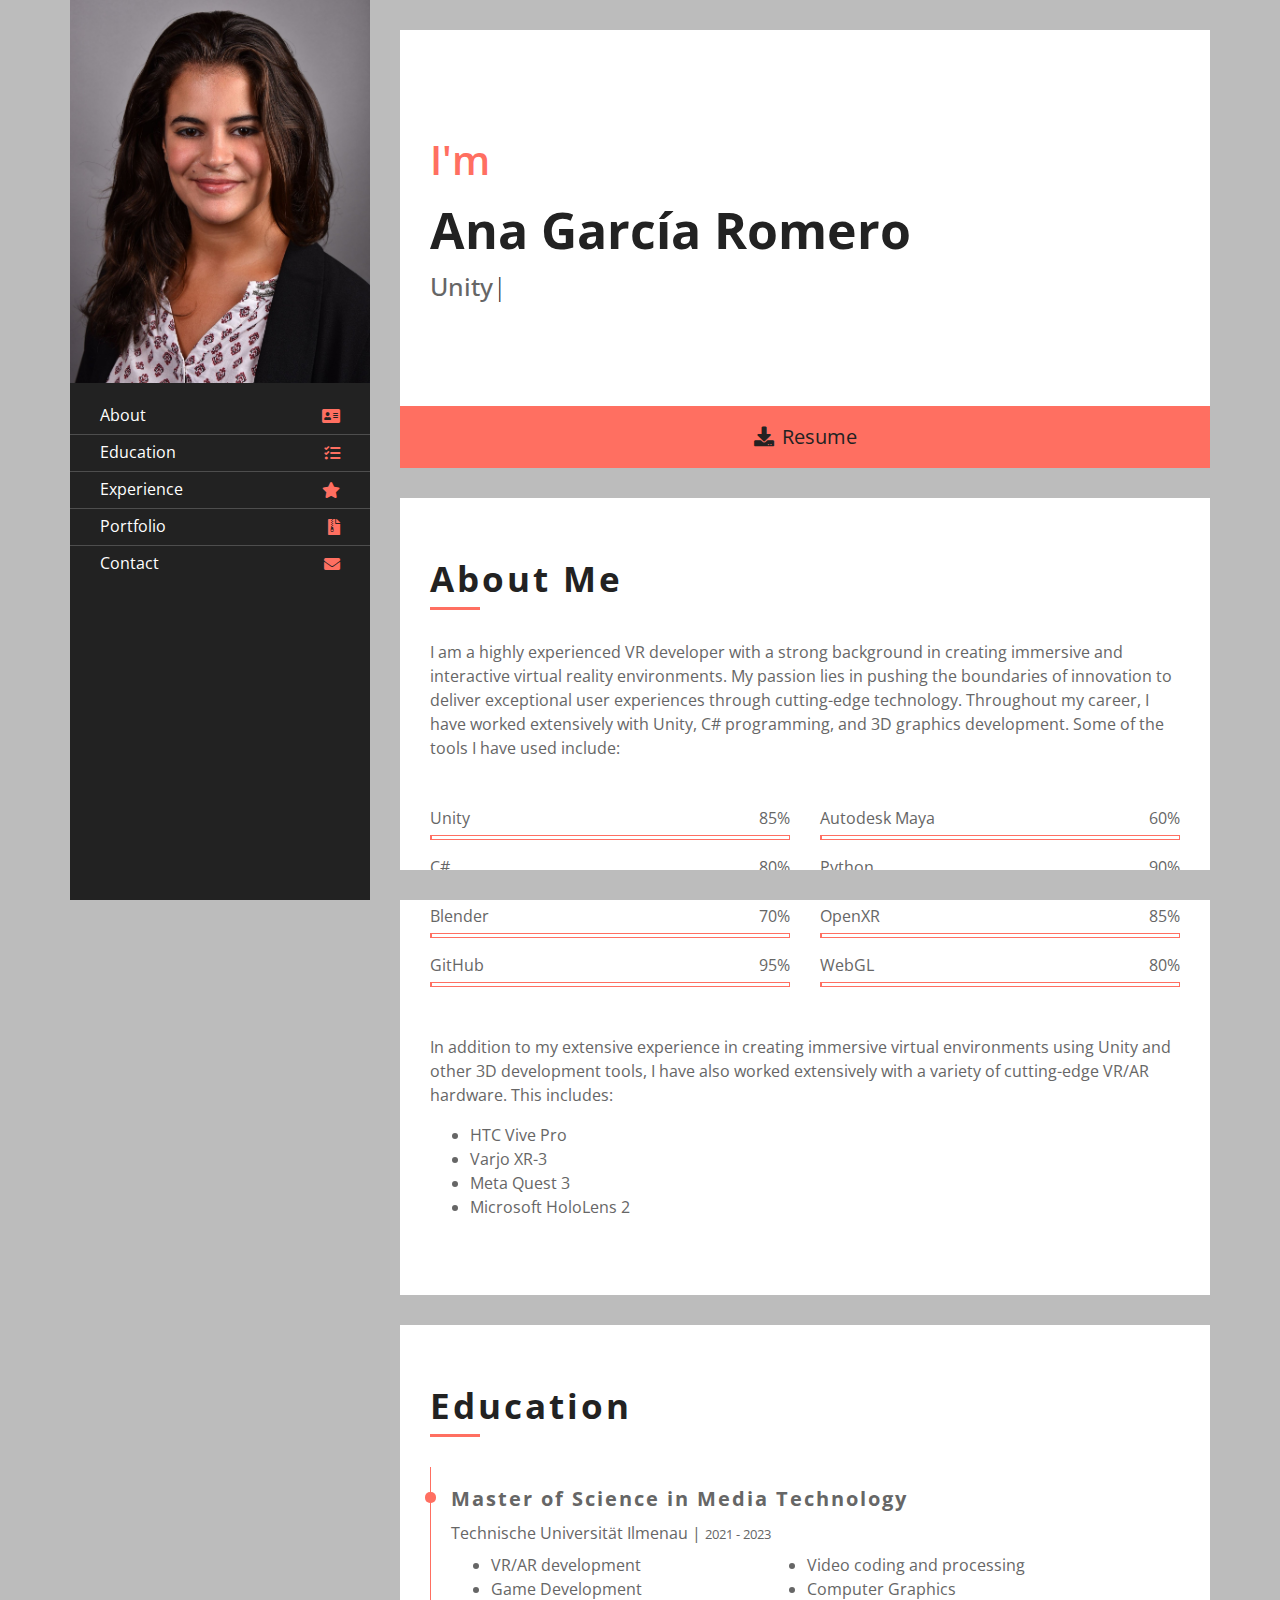
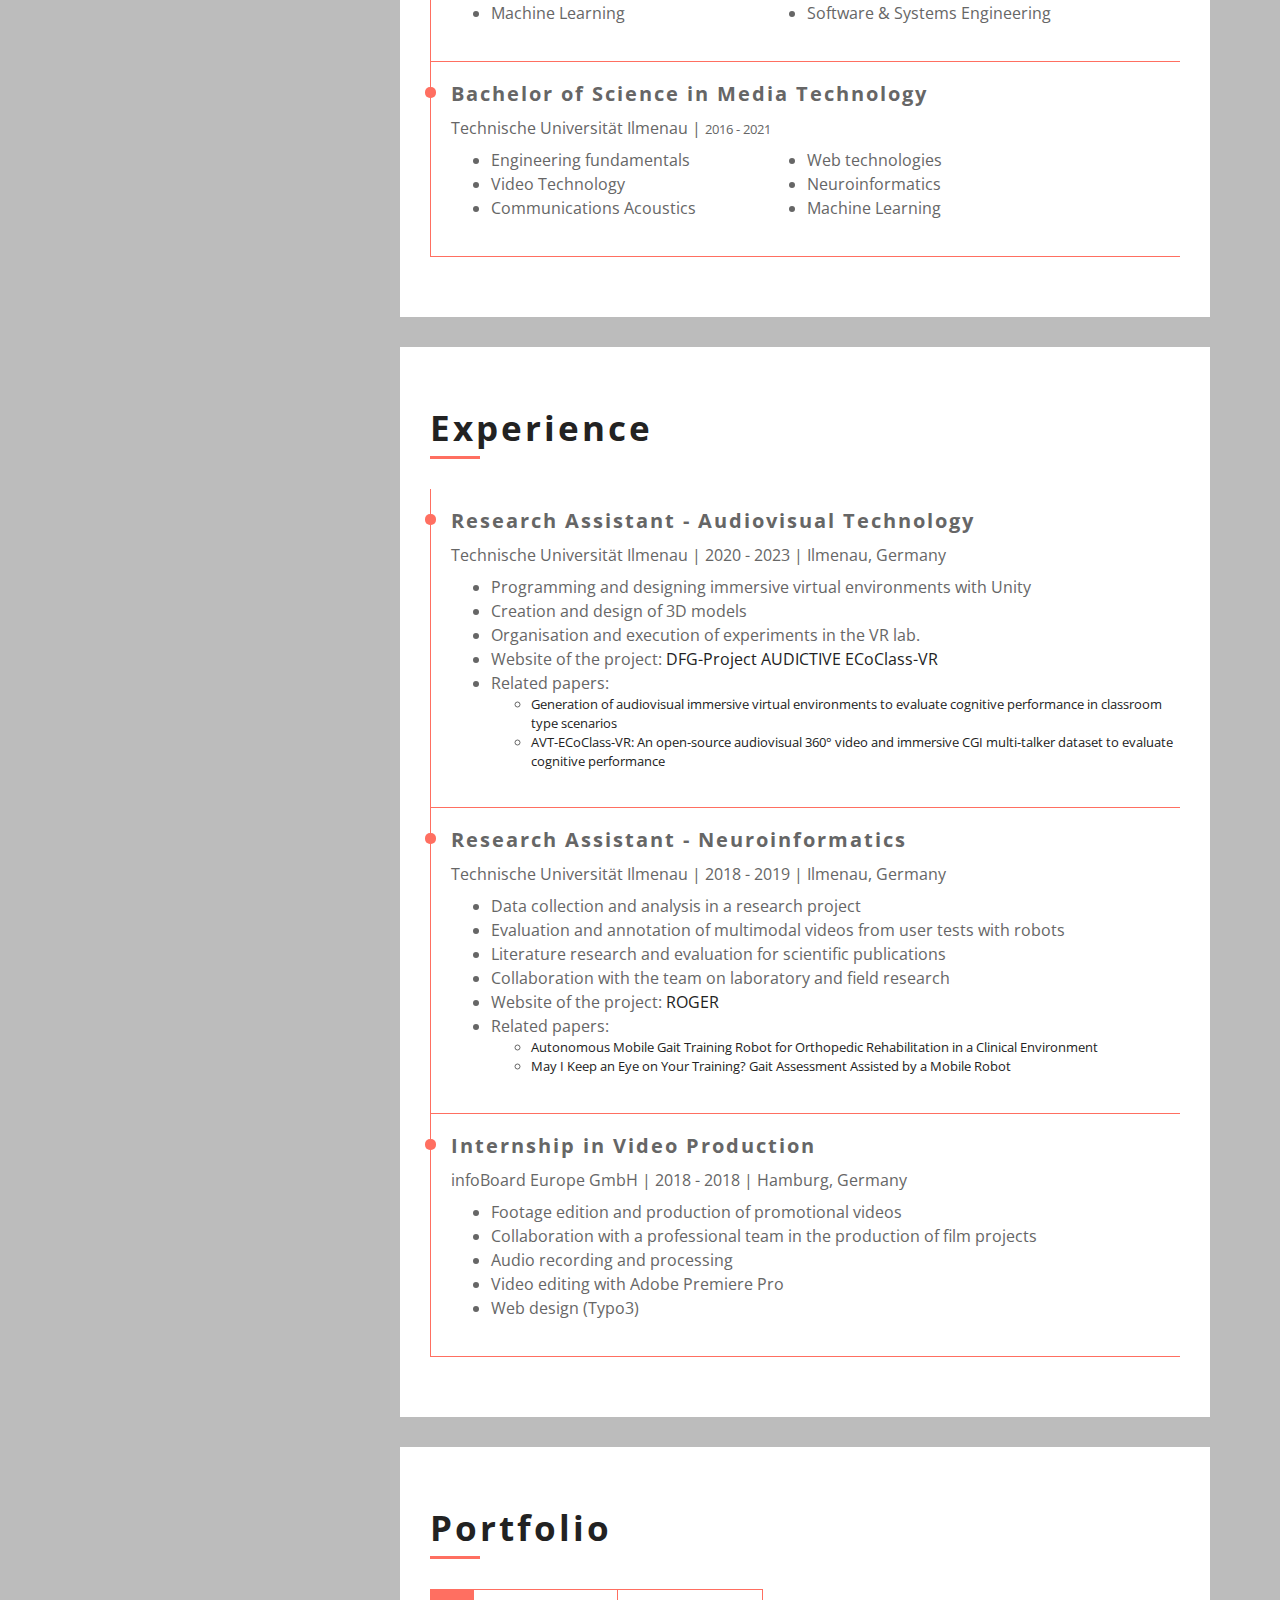
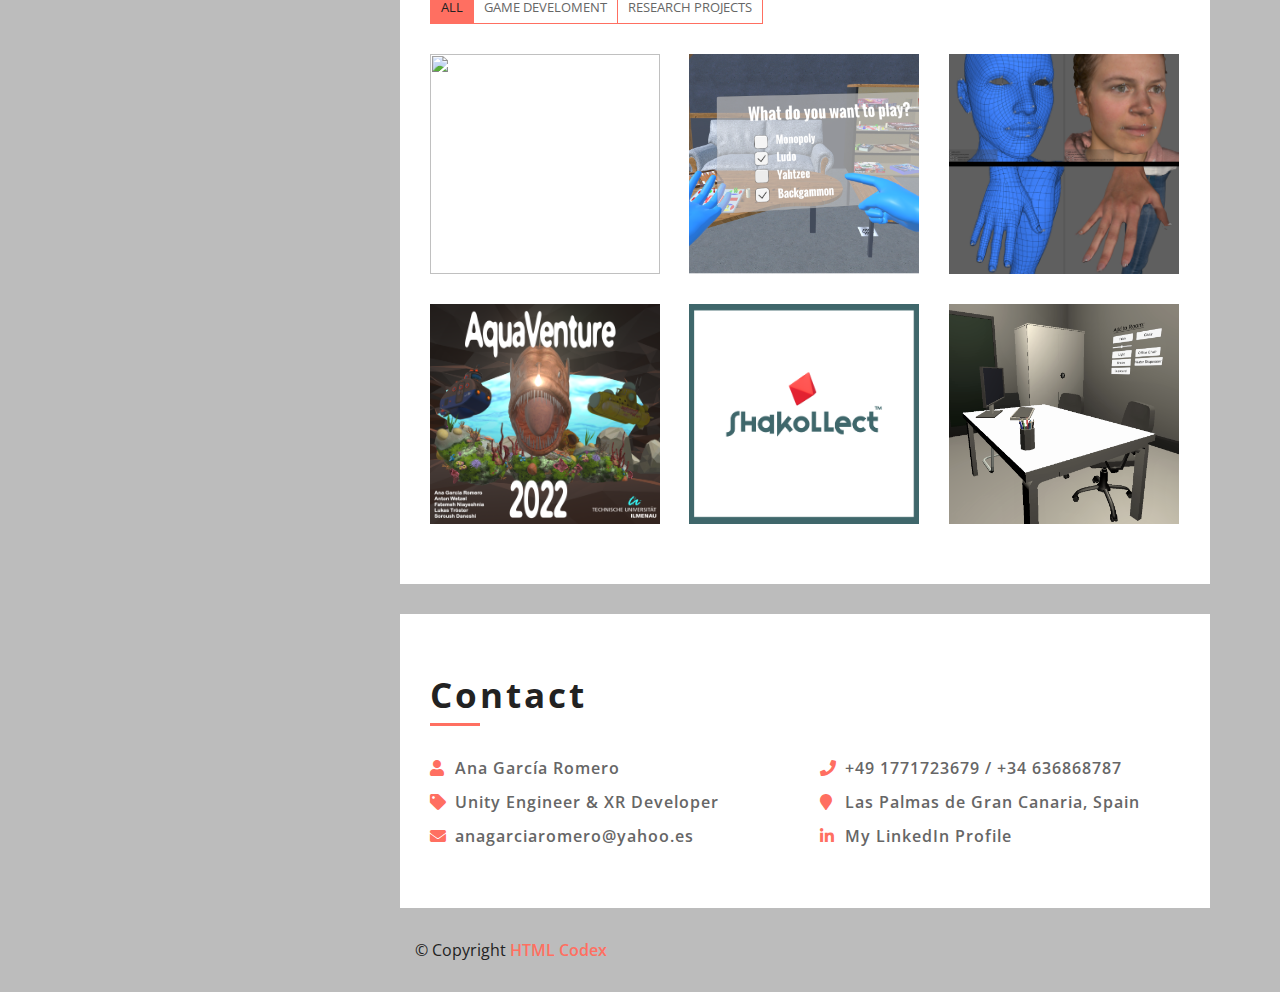
==== commit 8131105b: "Update index.html" ====
--- a/index.html
+++ b/index.html
@@ -158,7 +158,7 @@
                         <div class="col-md-12 col-lg-12">
                             <p>
                                 In addition to my extensive experience in creating immersive virtual environments using Unity and other 3D development tools, 
-                                I have also worked extensively with a variety of cutting-edge VR hardware. This includes:
+                                I have also worked extensively with a variety of cutting-edge VR/AR hardware. This includes:
                                 <ul>
                                     <li>HTC Vive Pro</li>
                                     <li>Varjo XR-3</li>
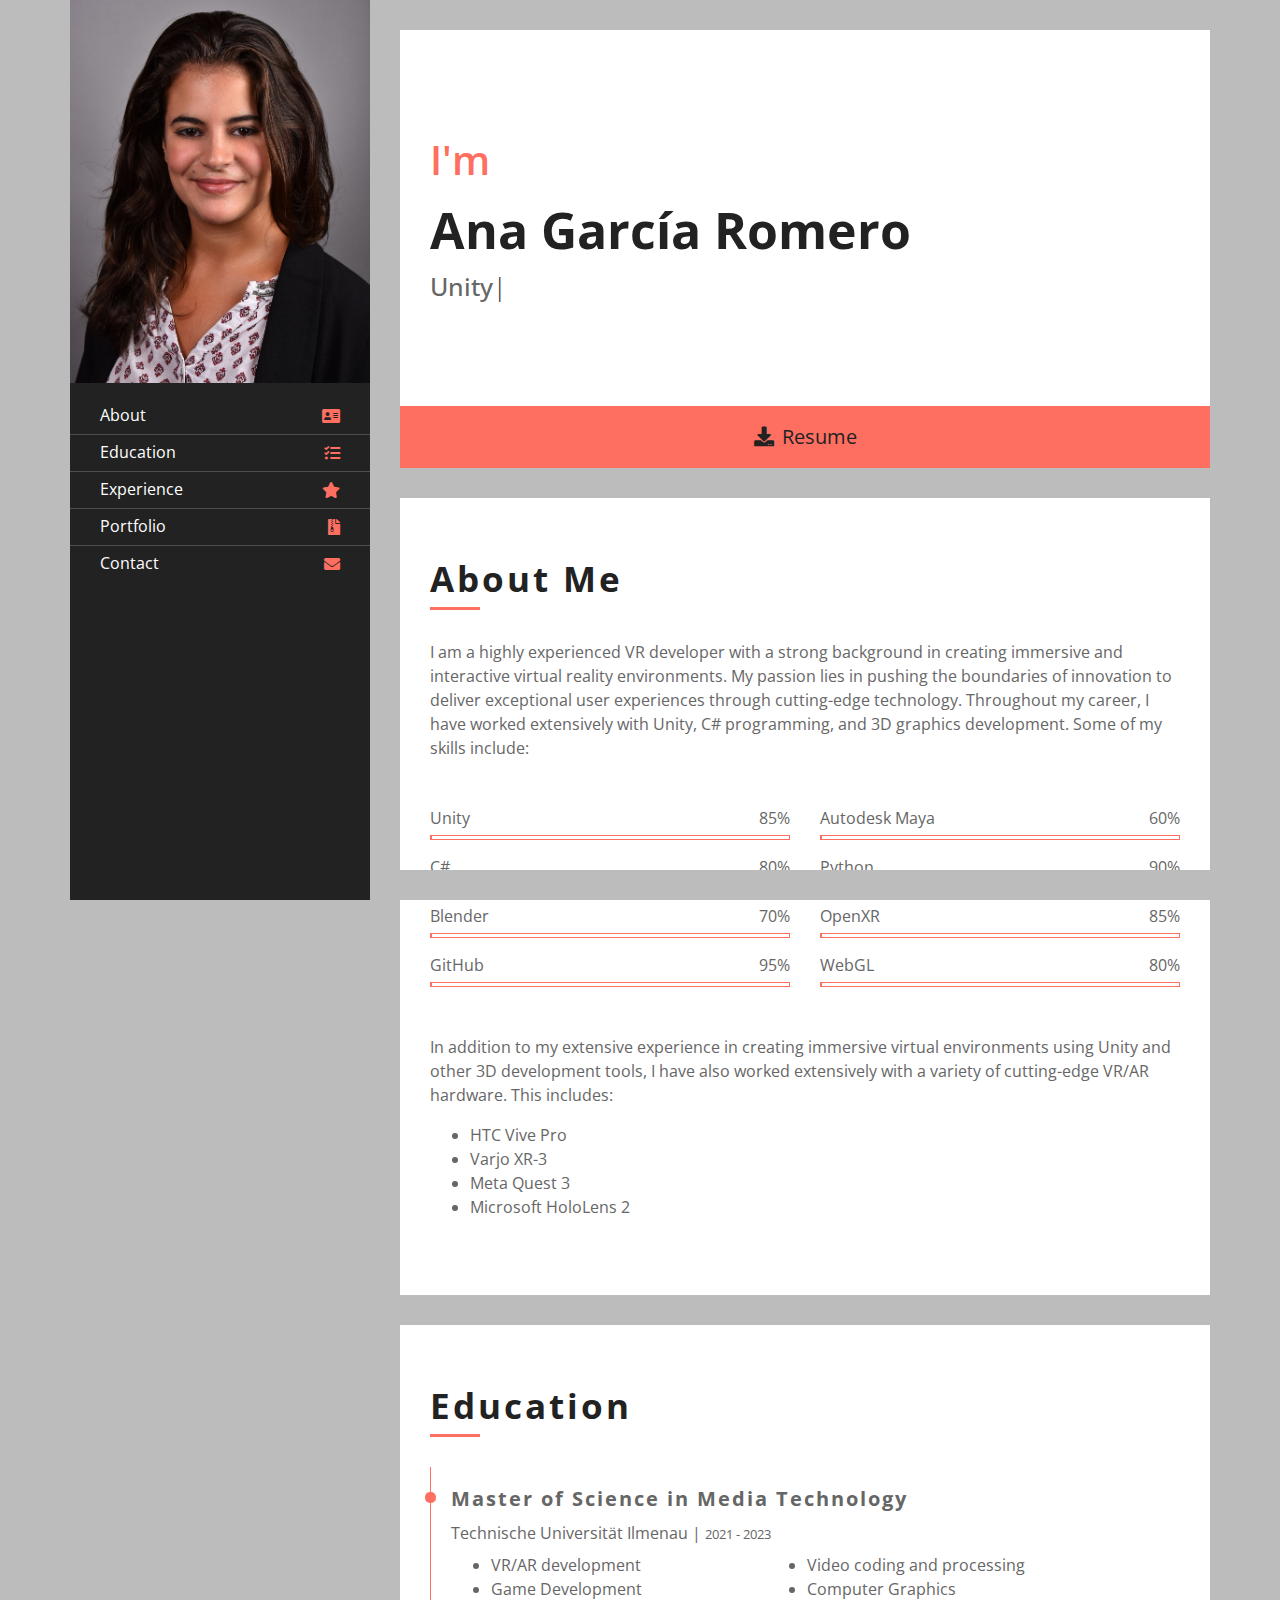
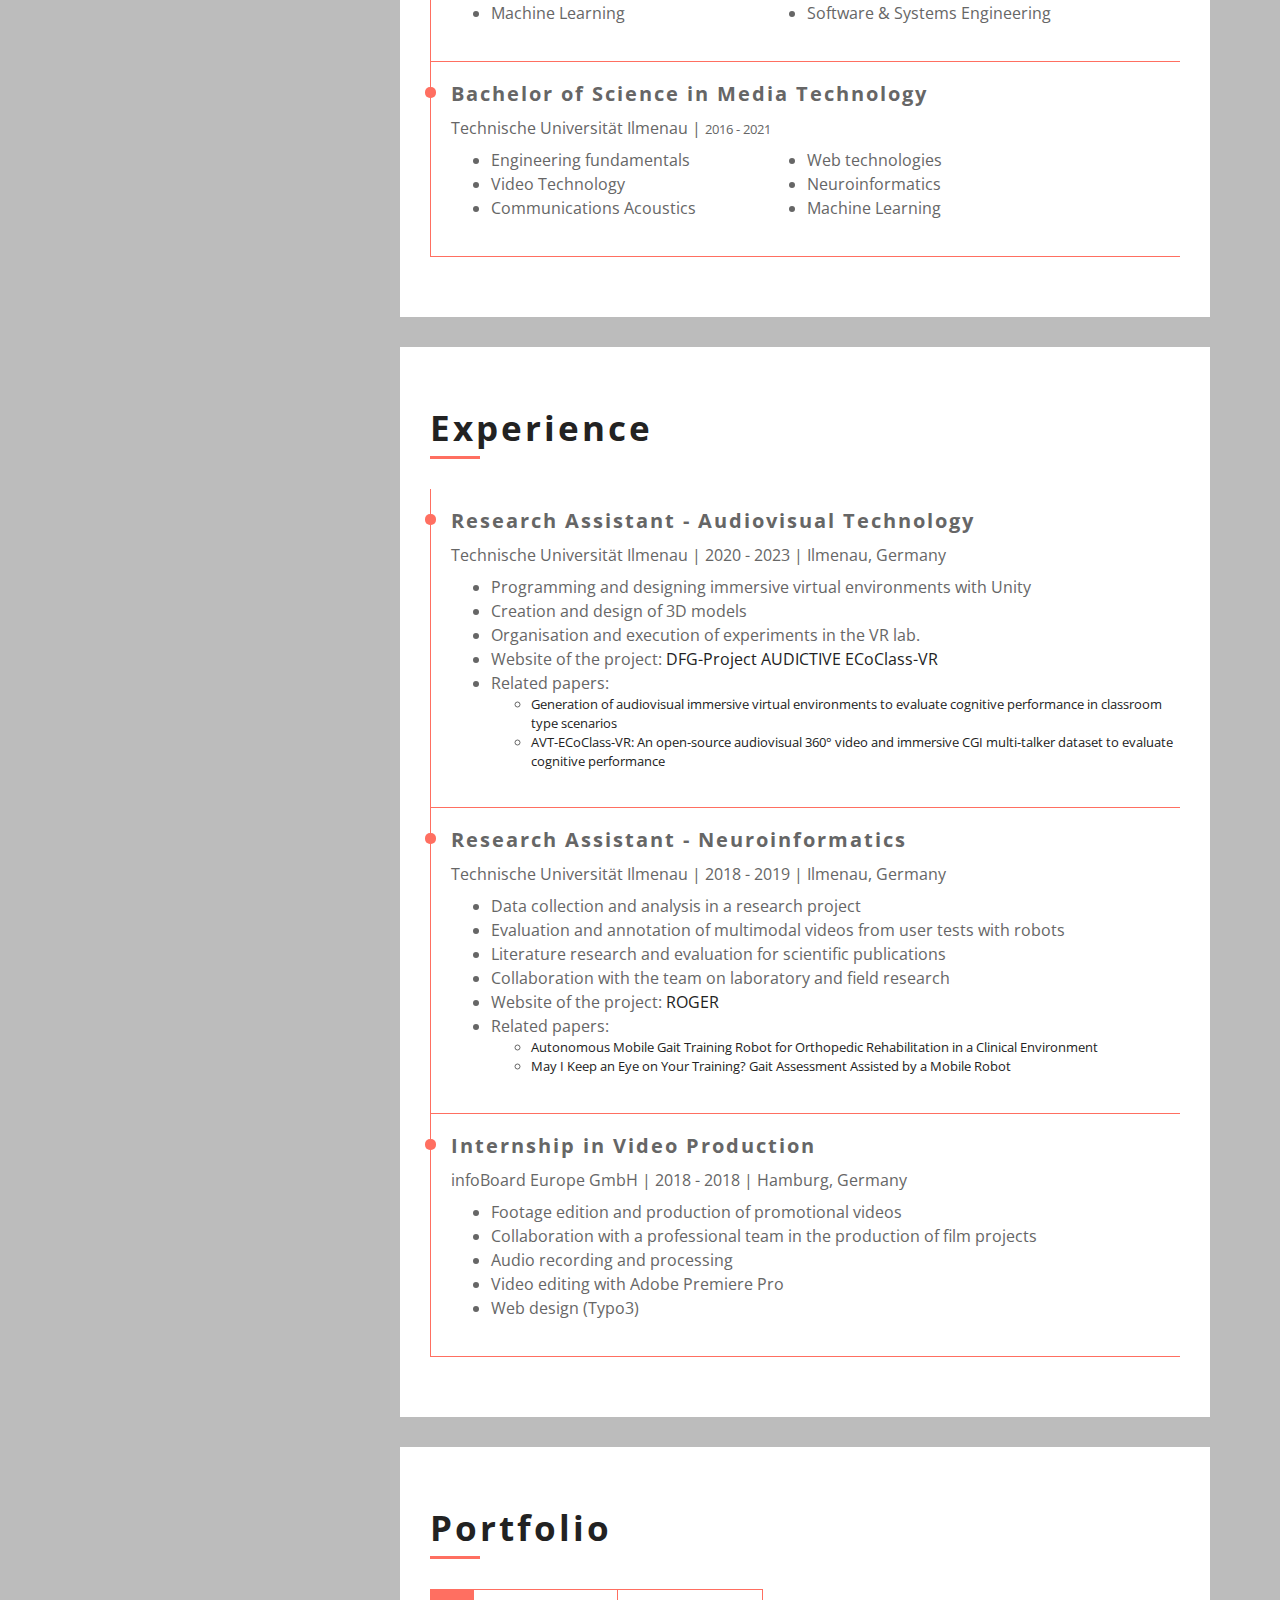
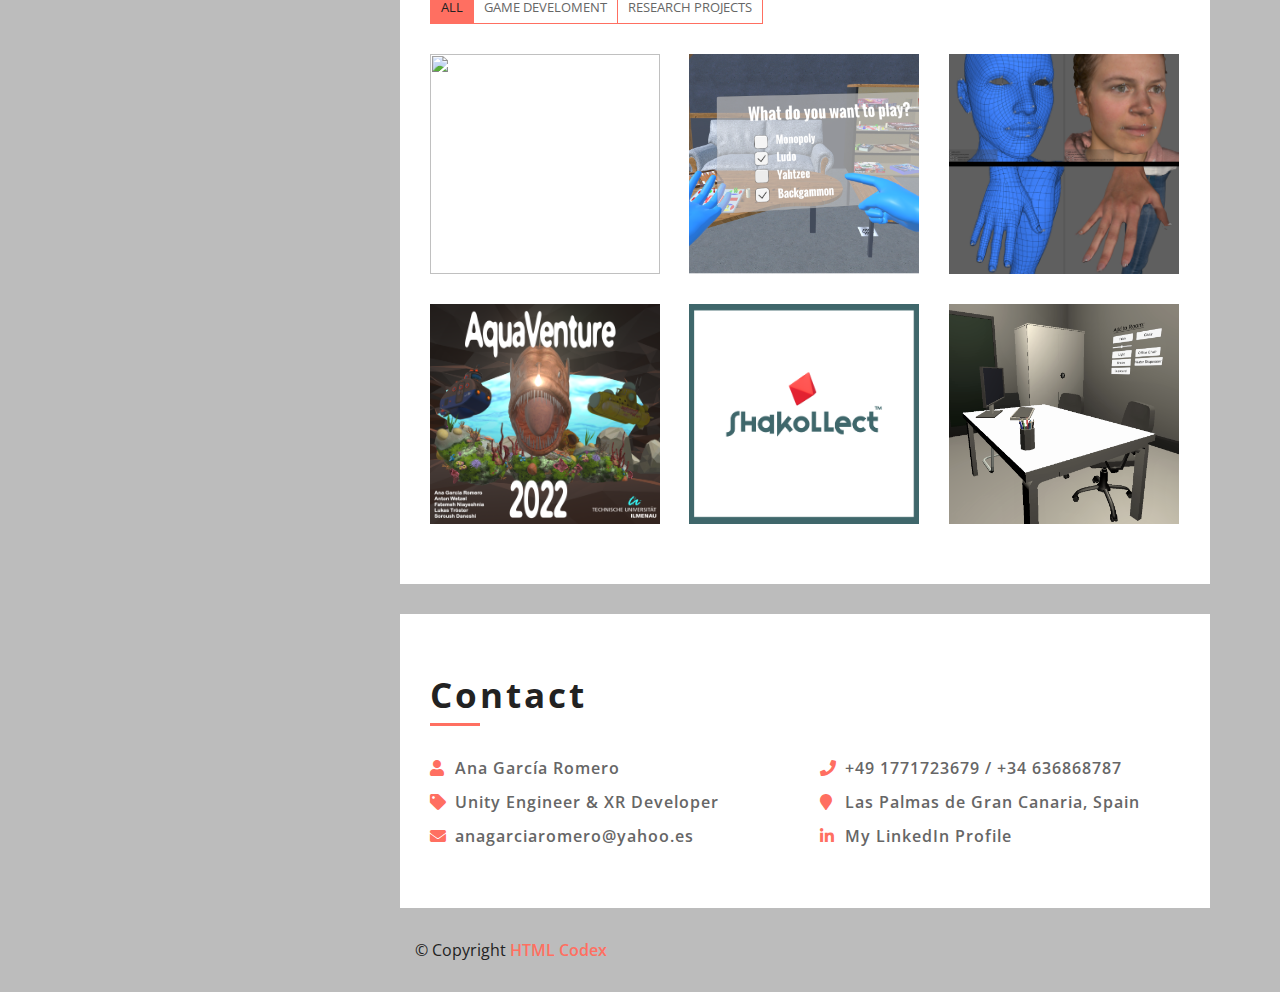
==== commit fa4310f9: "Update index.html" ====
--- a/index.html
+++ b/index.html
@@ -88,7 +88,7 @@
                                 <p>
                                     I am a highly experienced VR developer with a strong background in creating immersive and interactive virtual reality environments. 
                                     My passion lies in pushing the boundaries of innovation to deliver exceptional user experiences through cutting-edge technology.
-                                    Throughout my career, I have worked extensively with Unity, C# programming, and 3D graphics development. Some of the tools I have used include:
+                                    Throughout my career, I have worked extensively with Unity, C# programming, and 3D graphics development. Some of my skills include:
                                 </p>
                             </div>
                         </div>
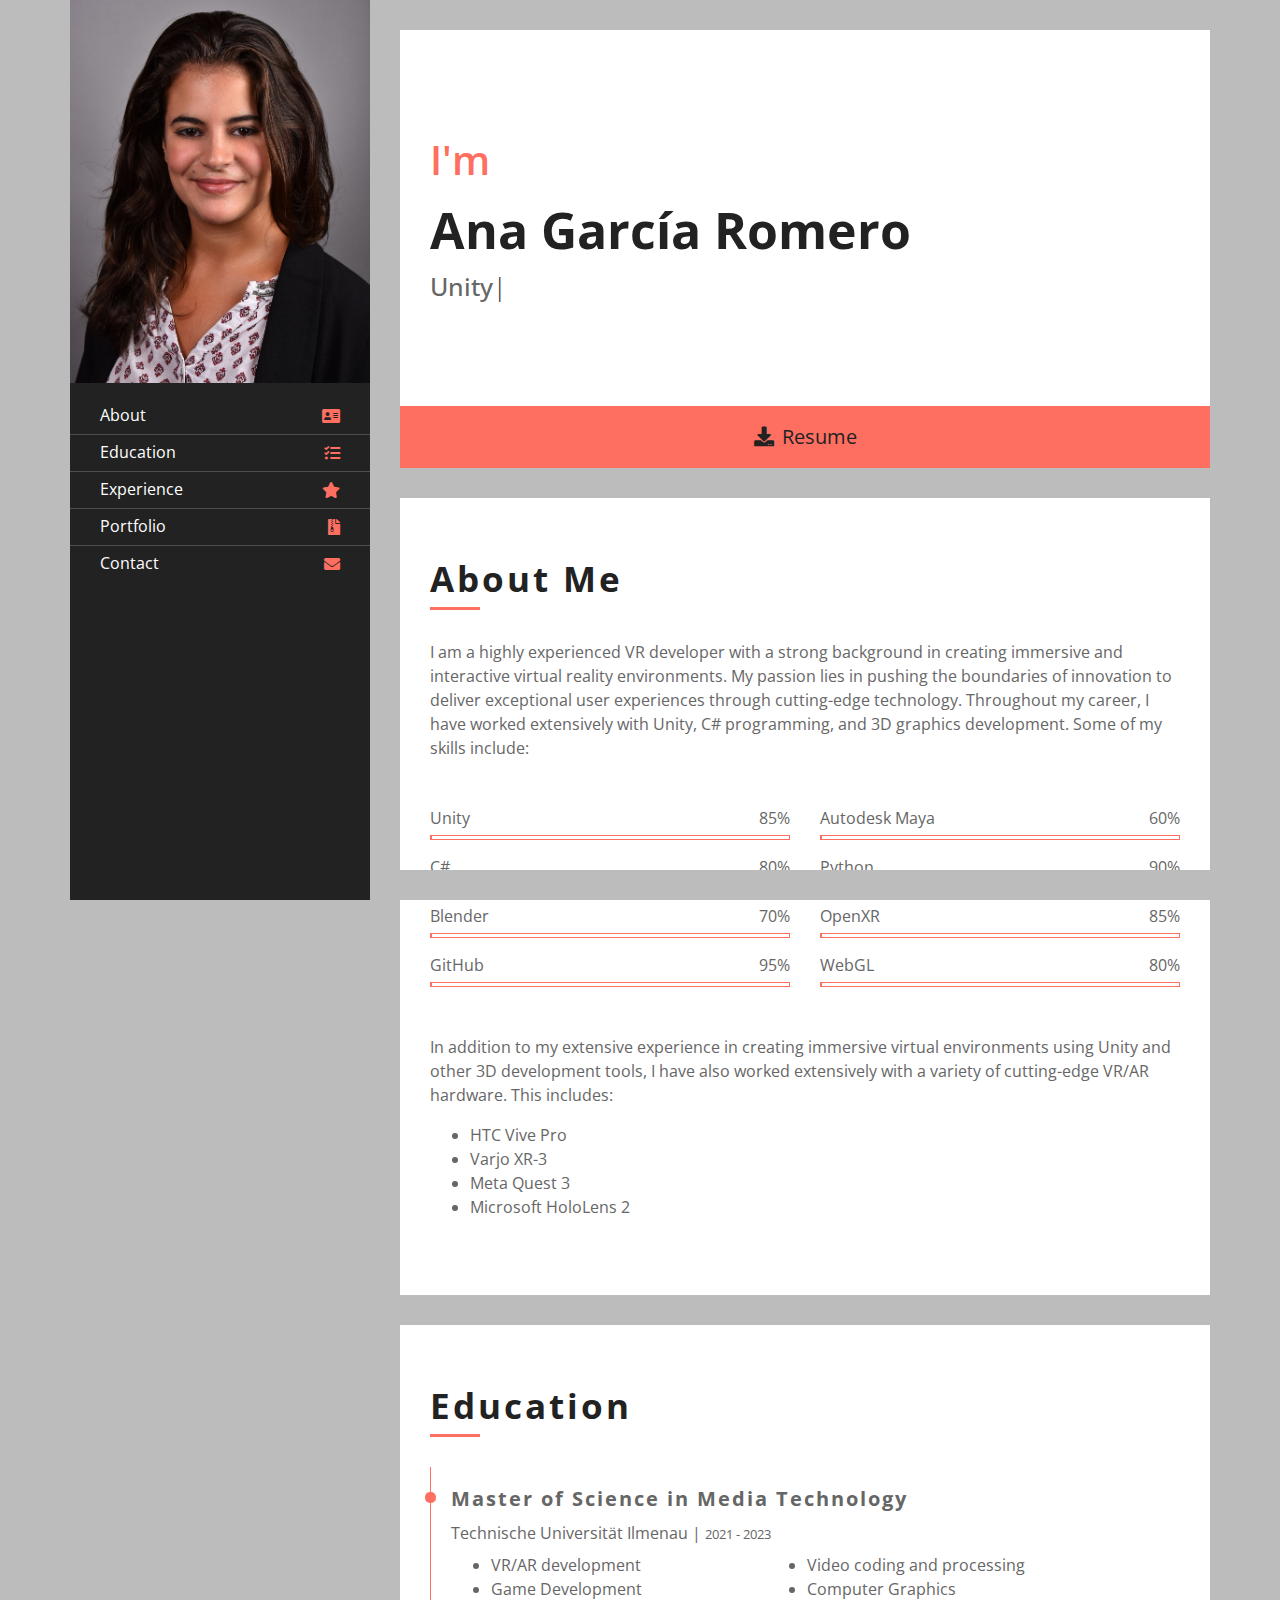
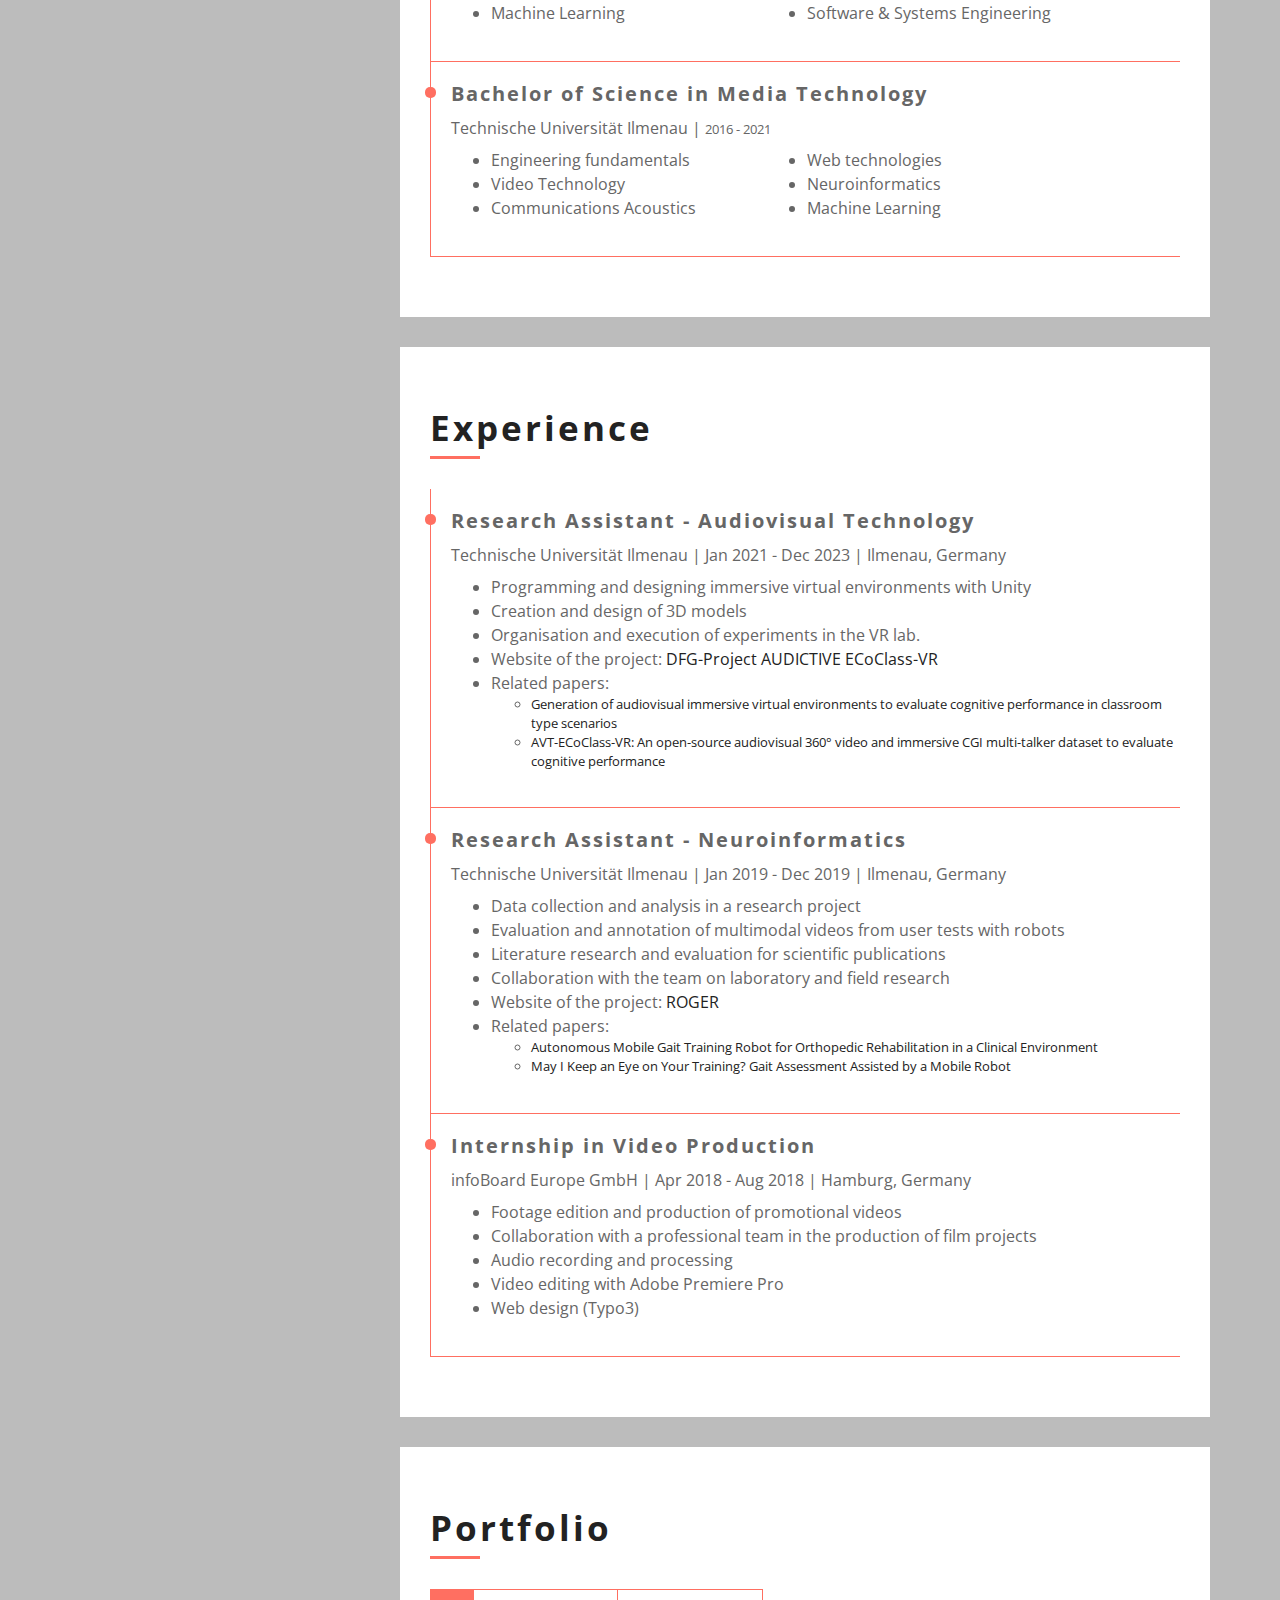
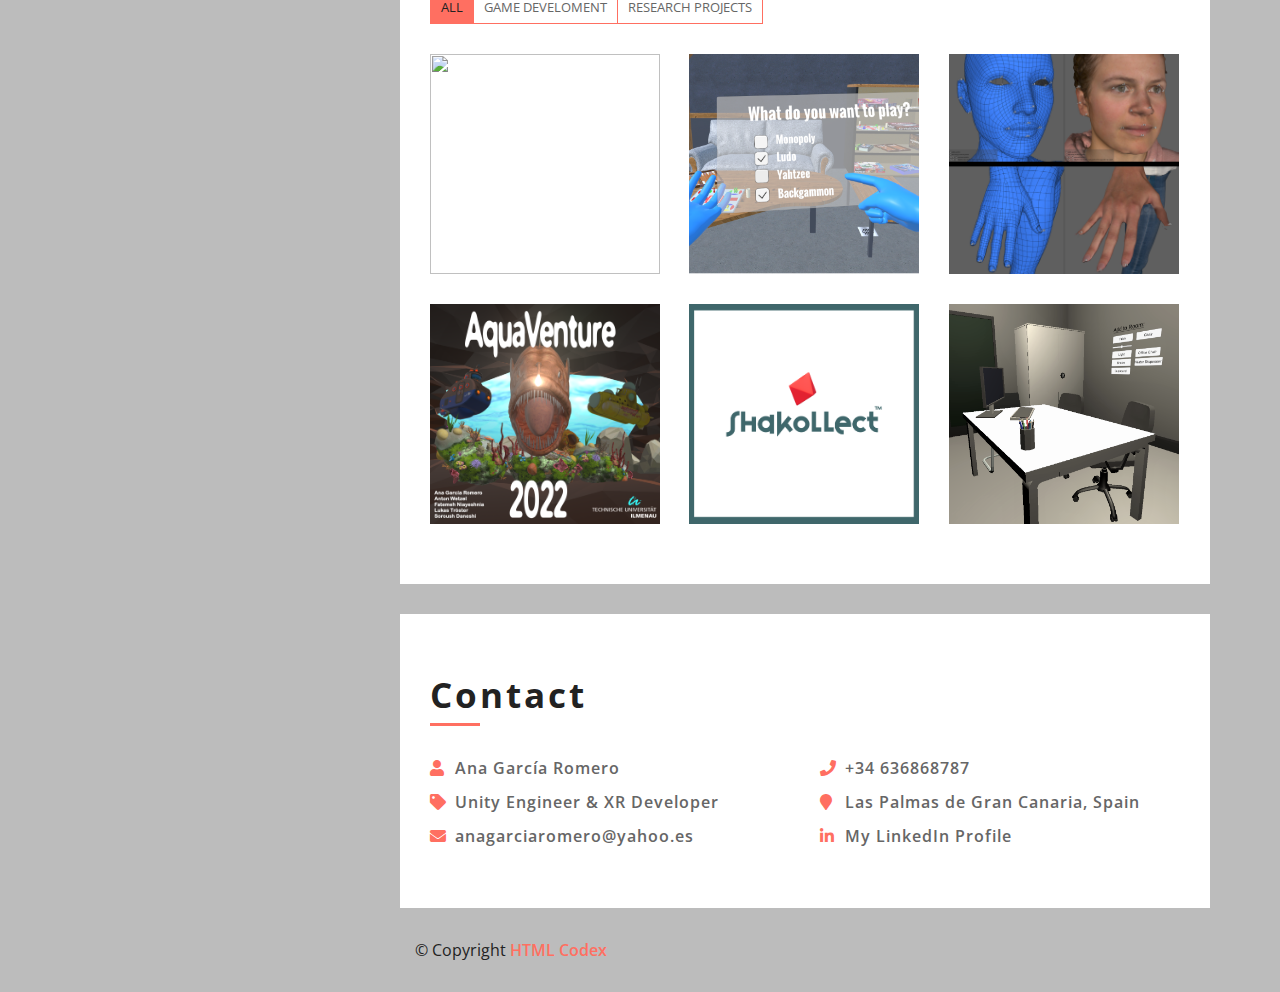
==== commit 30f537d6: "Update" ====
--- a/index.html
+++ b/index.html
@@ -243,7 +243,7 @@
                             <div class="col-md-12">
                                 <div class="exp-col">
                                     <span><h3>Research Assistant - Audiovisual Technology</h3></span>
-                                    <p class="mb-2">Technische Universität Ilmenau | 2020 - 2023 | Ilmenau, Germany</p>
+                                    <p class="mb-2">Technische Universität Ilmenau | Jan 2021 - Dec 2023 | Ilmenau, Germany</p>
                                     <p><ul>
                                            <li>Programming and designing immersive virtual environments with Unity</li>
                                            <li>Creation and design of 3D models</li>
@@ -263,7 +263,7 @@
                             <div class="col-md-12">
                                 <div class="exp-col">
                                     <span><h3>Research Assistant - Neuroinformatics</h3></span>
-                                    <p class="mb-2">Technische Universität Ilmenau | 2018 - 2019 | Ilmenau, Germany</p>
+                                    <p class="mb-2">Technische Universität Ilmenau | Jan 2019 - Dec 2019 | Ilmenau, Germany</p>
                                     <p>
                                         <ul>
                                             <li>Data collection and analysis in a research project</li>
@@ -285,7 +285,7 @@
                             <div class="col-md-12">
                                 <div class="exp-col">
                                     <span><h3>Internship in Video Production</h3></span>
-                                    <p class="mb-2">infoBoard Europe GmbH | 2018 - 2018 | Hamburg, Germany</p>
+                                    <p class="mb-2">infoBoard Europe GmbH | Apr 2018 - Aug 2018 | Hamburg, Germany</p>
                                     <p>
                                         <ul>
                                             <li>Footage edition and production of promotional videos</li>
@@ -401,7 +401,7 @@
                             </div>
                             <div class="col-md-6">
                                 <div class="contact-info">
-                                    <p><i class="fa fa-phone"></i>+49 1771723679 / +34 636868787</a></p>
+                                    <p><i class="fa fa-phone"></i>+34 636868787</a></p>
                                     <p><i class="fa fa-map-marker"></i>Las Palmas de Gran Canaria, Spain</p>
                                     <p><i class="fab fa-linkedin-in"></i><a href="https://www.linkedin.com/in/anagarrom/">My LinkedIn Profile</p></a>
                                 </div>
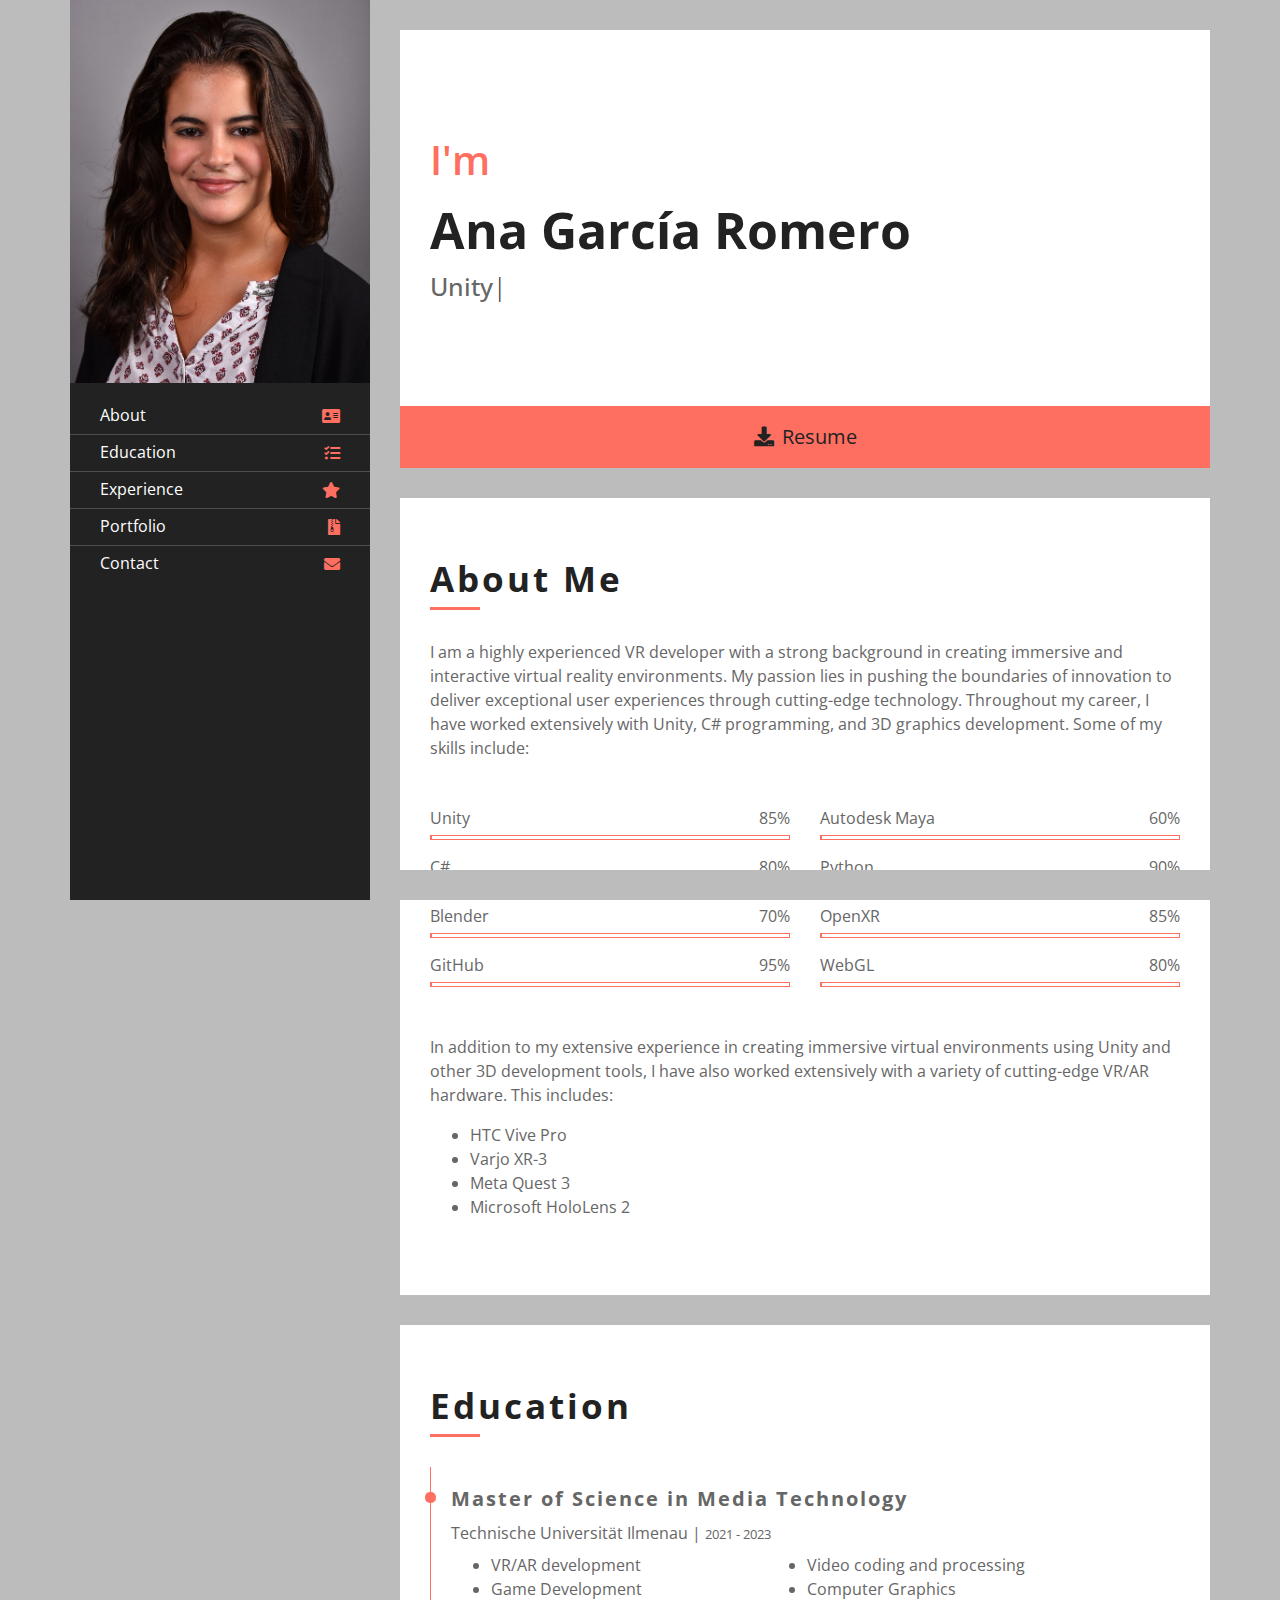
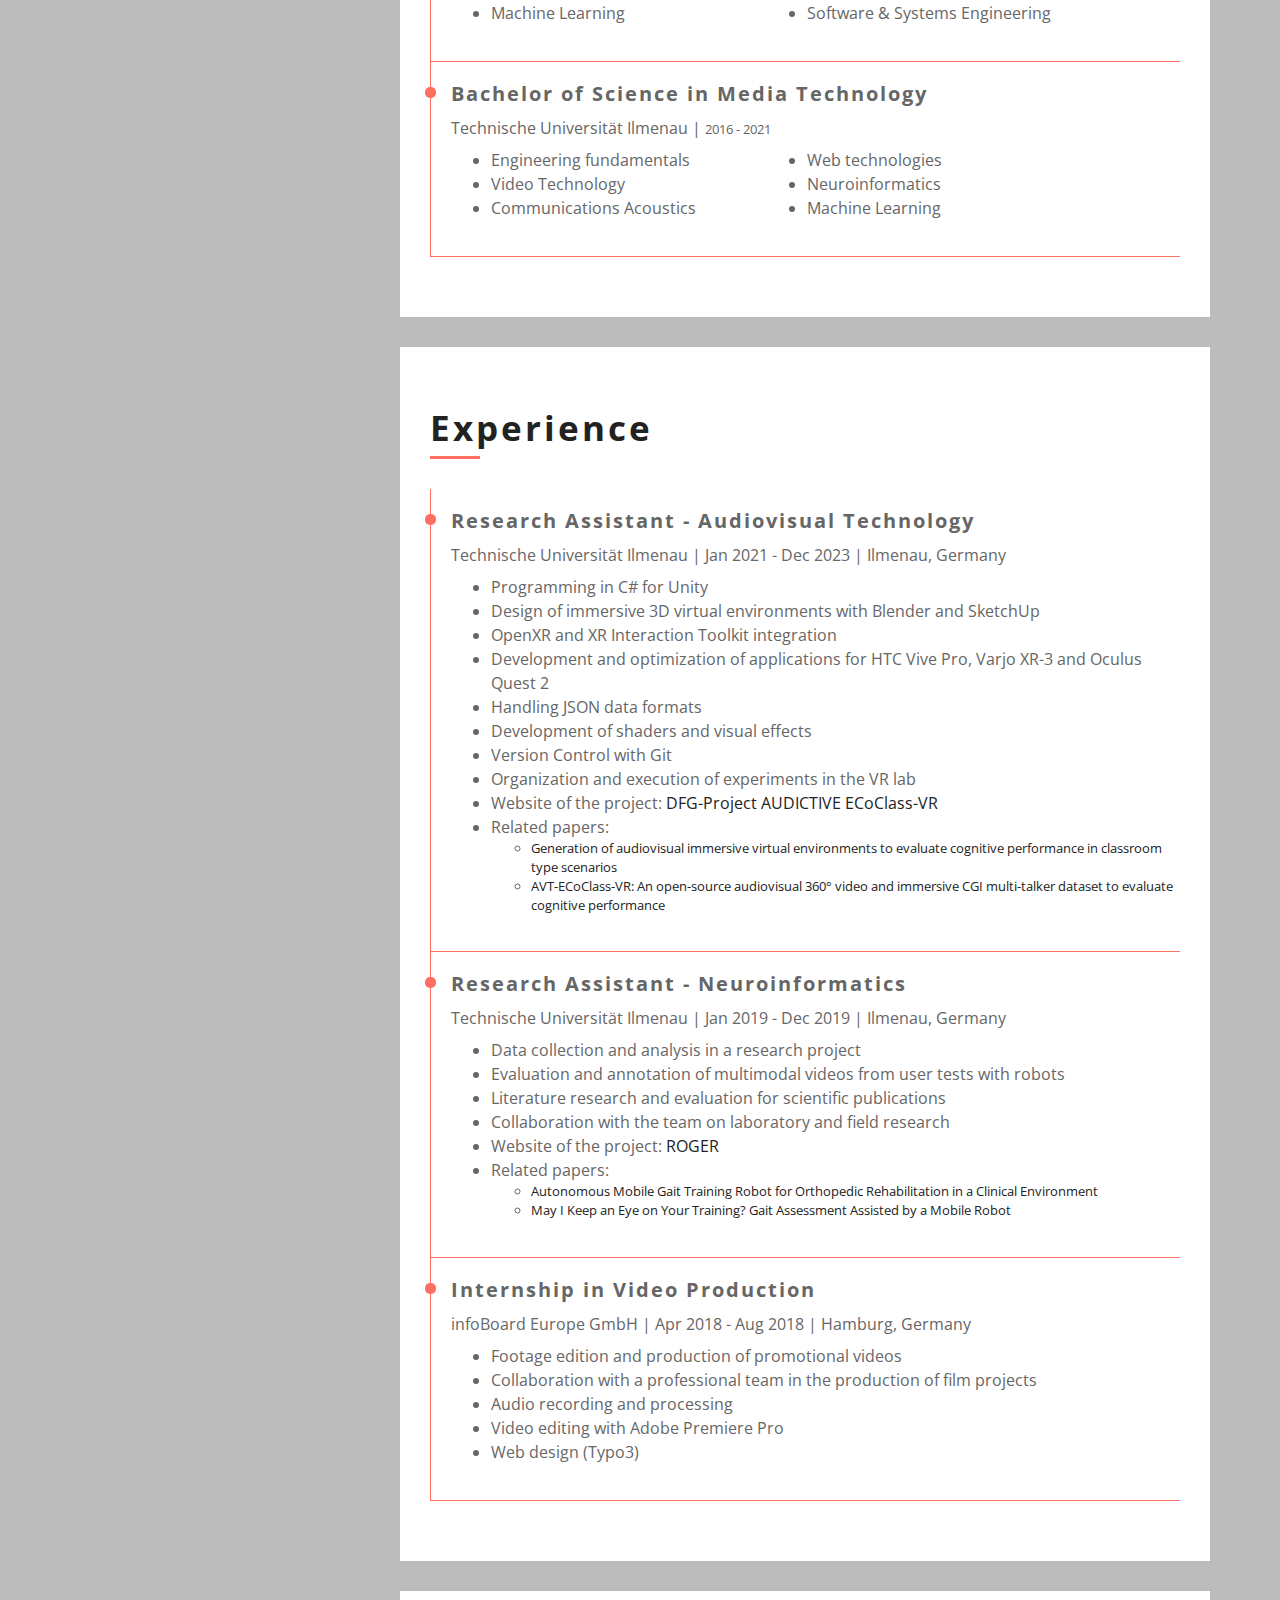
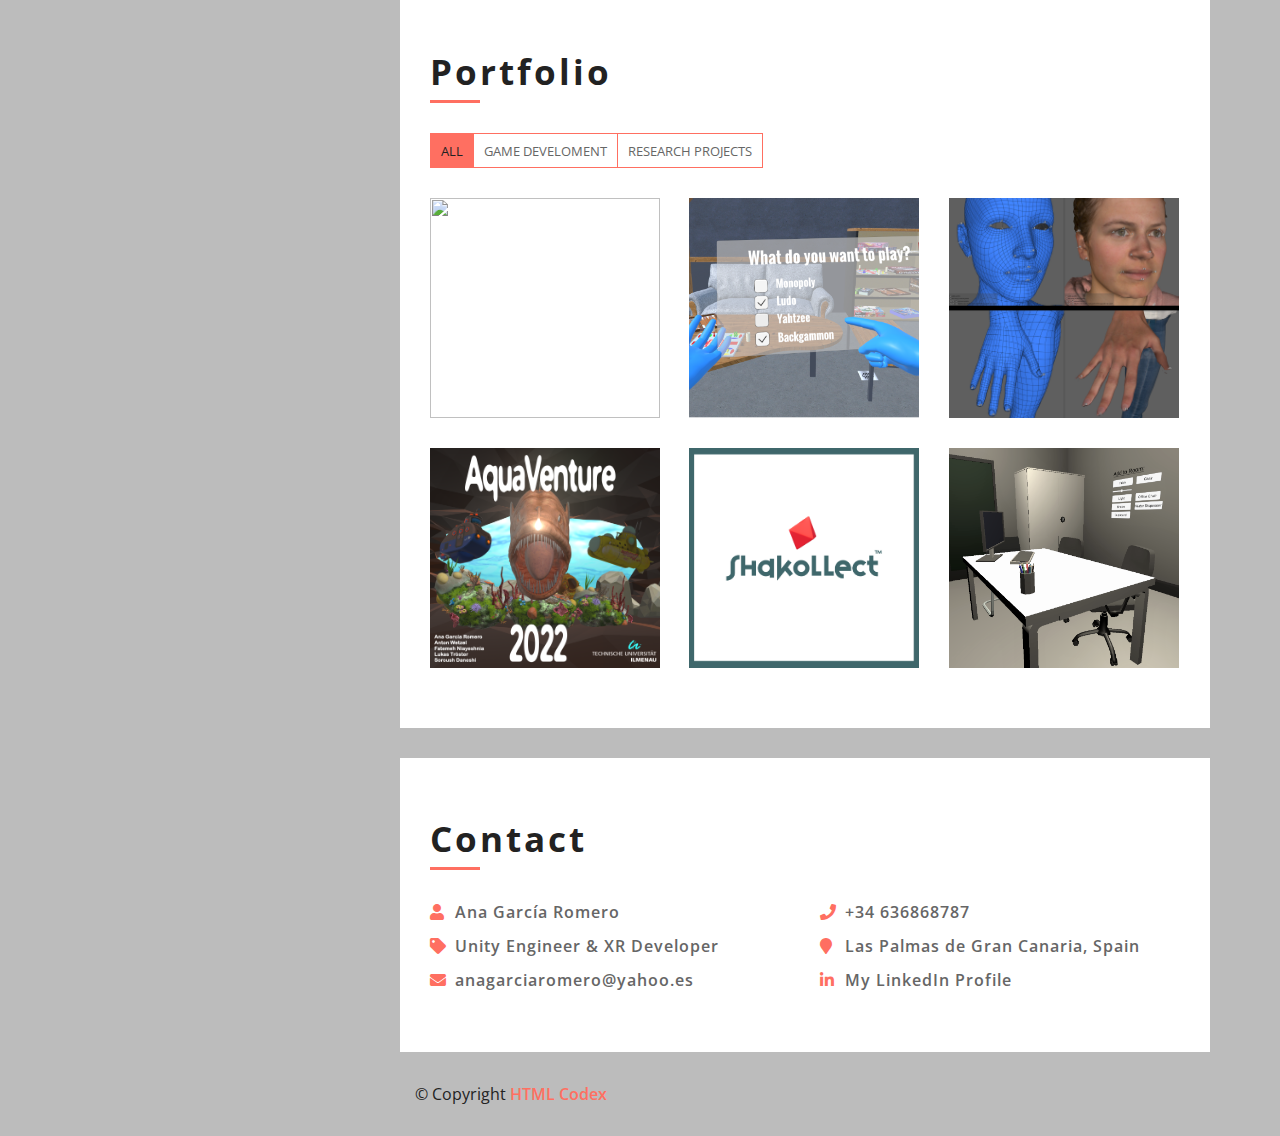
==== commit 5a3bacfd: "Update index.html" ====
--- a/index.html
+++ b/index.html
@@ -245,9 +245,14 @@
                                     <span><h3>Research Assistant - Audiovisual Technology</h3></span>
                                     <p class="mb-2">Technische Universität Ilmenau | Jan 2021 - Dec 2023 | Ilmenau, Germany</p>
                                     <p><ul>
-                                           <li>Programming and designing immersive virtual environments with Unity</li>
-                                           <li>Creation and design of 3D models</li>
-                                           <li>Organisation and execution of experiments in the VR lab.</li>
+                                           <li>Programming in C# for Unity</li>
+                                           <li>Design of immersive 3D virtual environments with Blender and SketchUp</li>
+                                           <li>OpenXR and XR Interaction Toolkit integration</li>
+                                           <li>Development and optimization of applications for HTC Vive Pro, Varjo XR-3 and Oculus Quest 2</li>
+                                           <li>Handling JSON data formats</li>
+                                           <li>Development of shaders and visual effects</li>
+                                           <li>Version Control with Git</li>
+                                           <li>Organization and execution of experiments in the VR lab</li>
                                            <li>Website of the project: <a href="https://www.tu-ilmenau.de/en/university/departments/department-of-electrical-engineering-and-information-technology/profile/institutes-and-groups/audiovisual-technology-group/research/dfg-projekt-ecoclass-vr">DFG-Project AUDICTIVE ECoClass-VR</li></a>
                                            <li>Related papers:</li>
                                            <p><small>
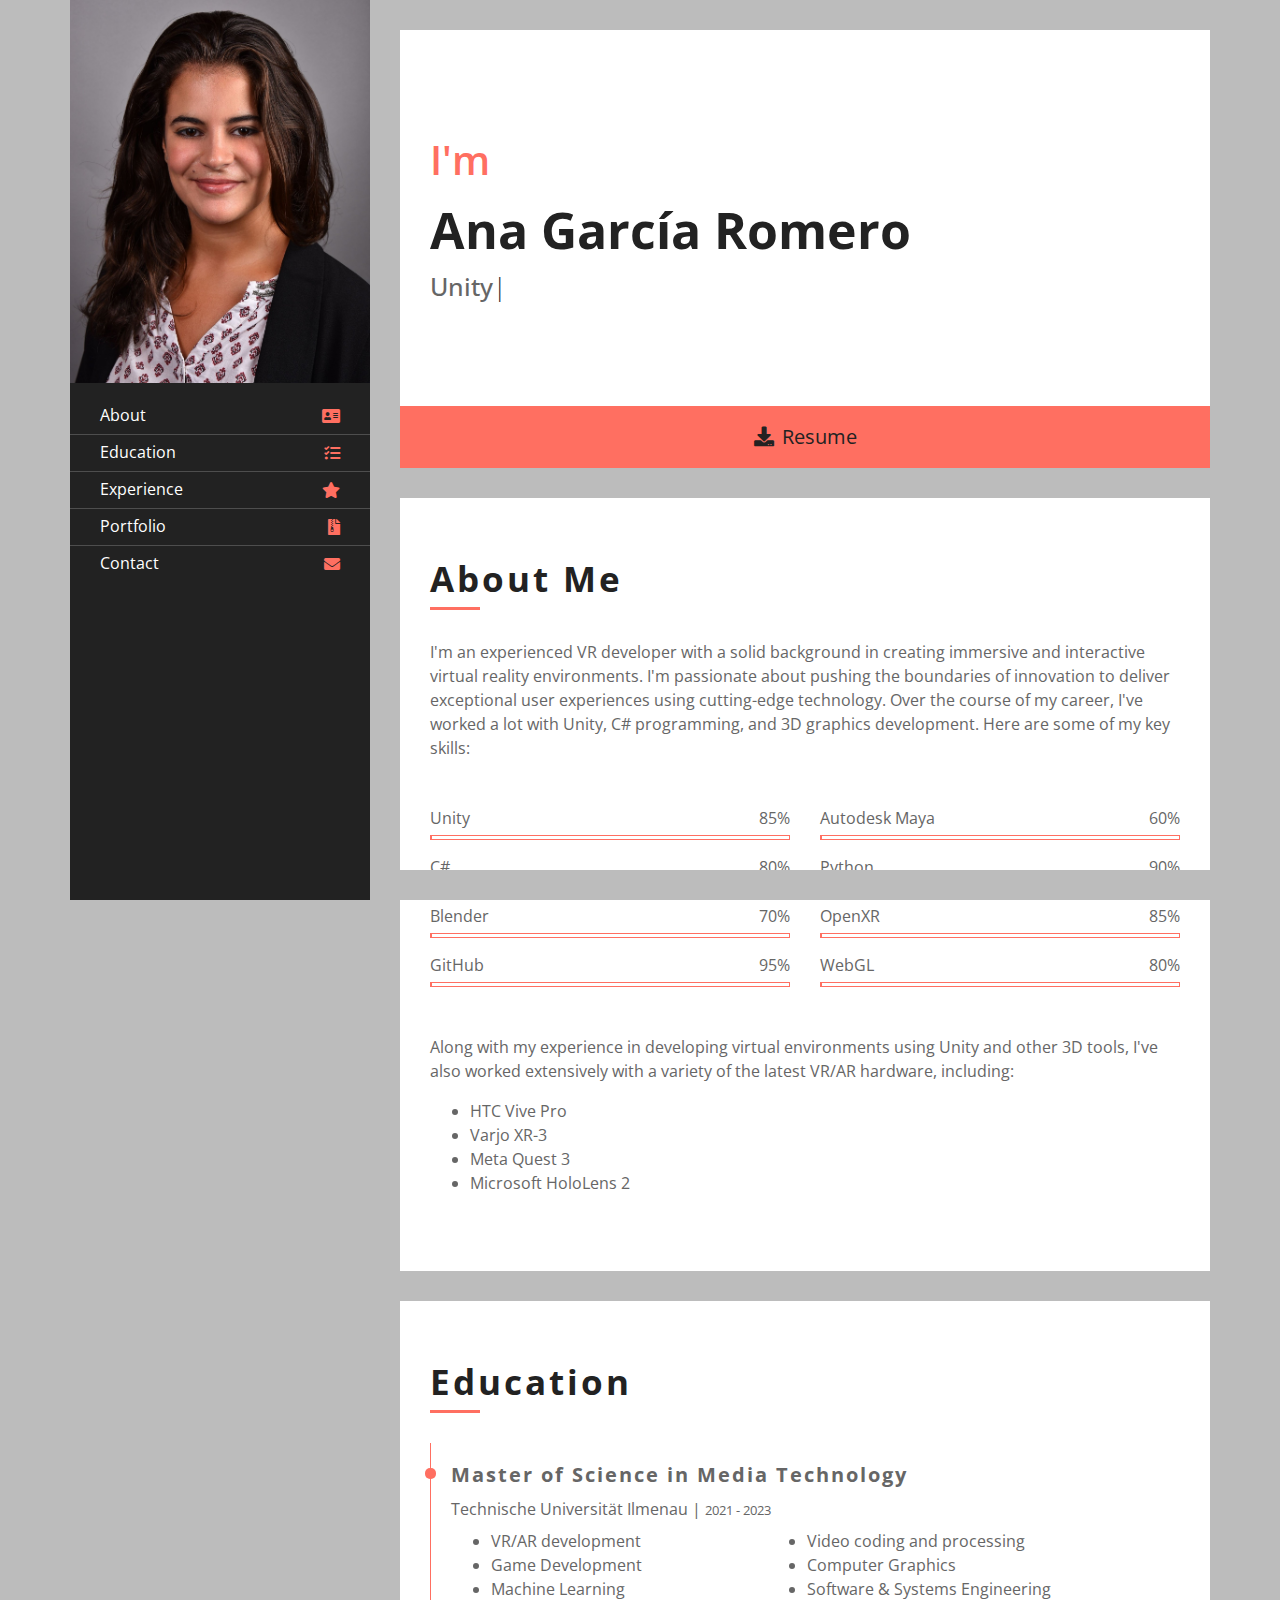
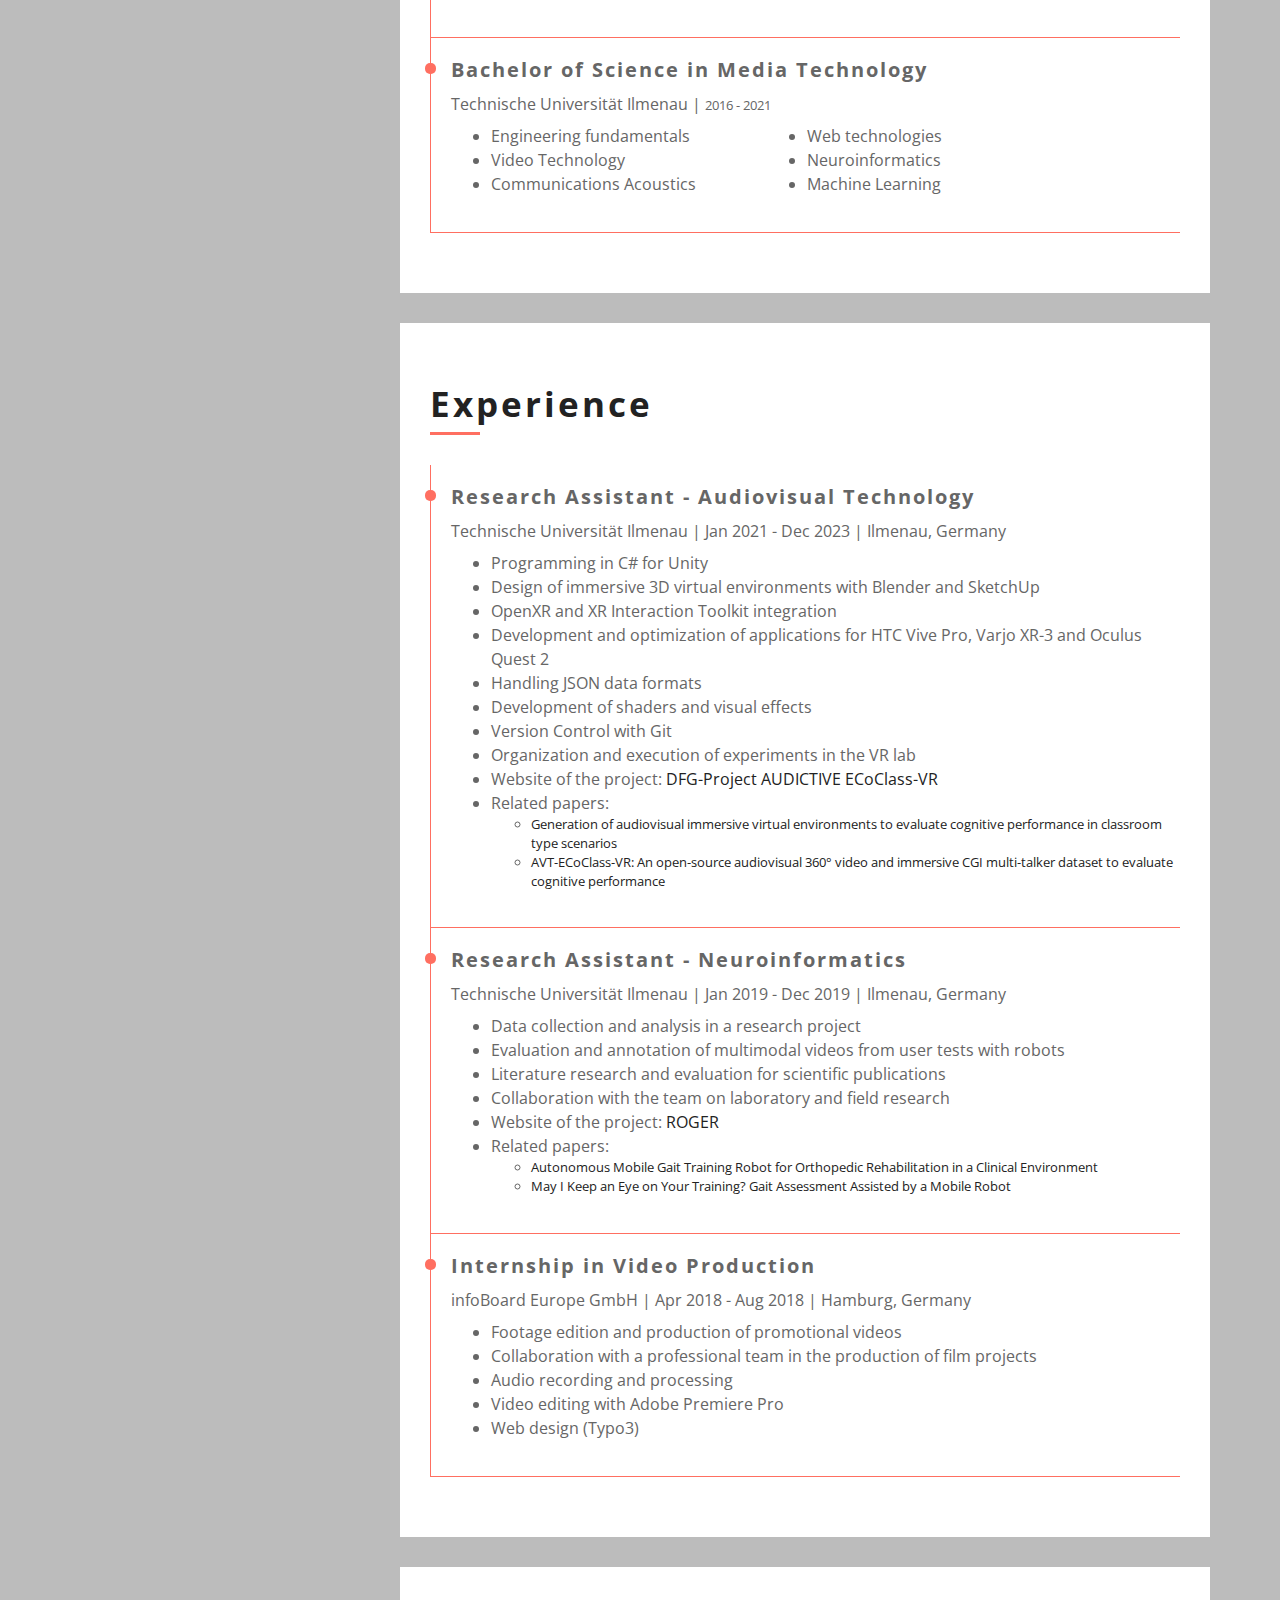
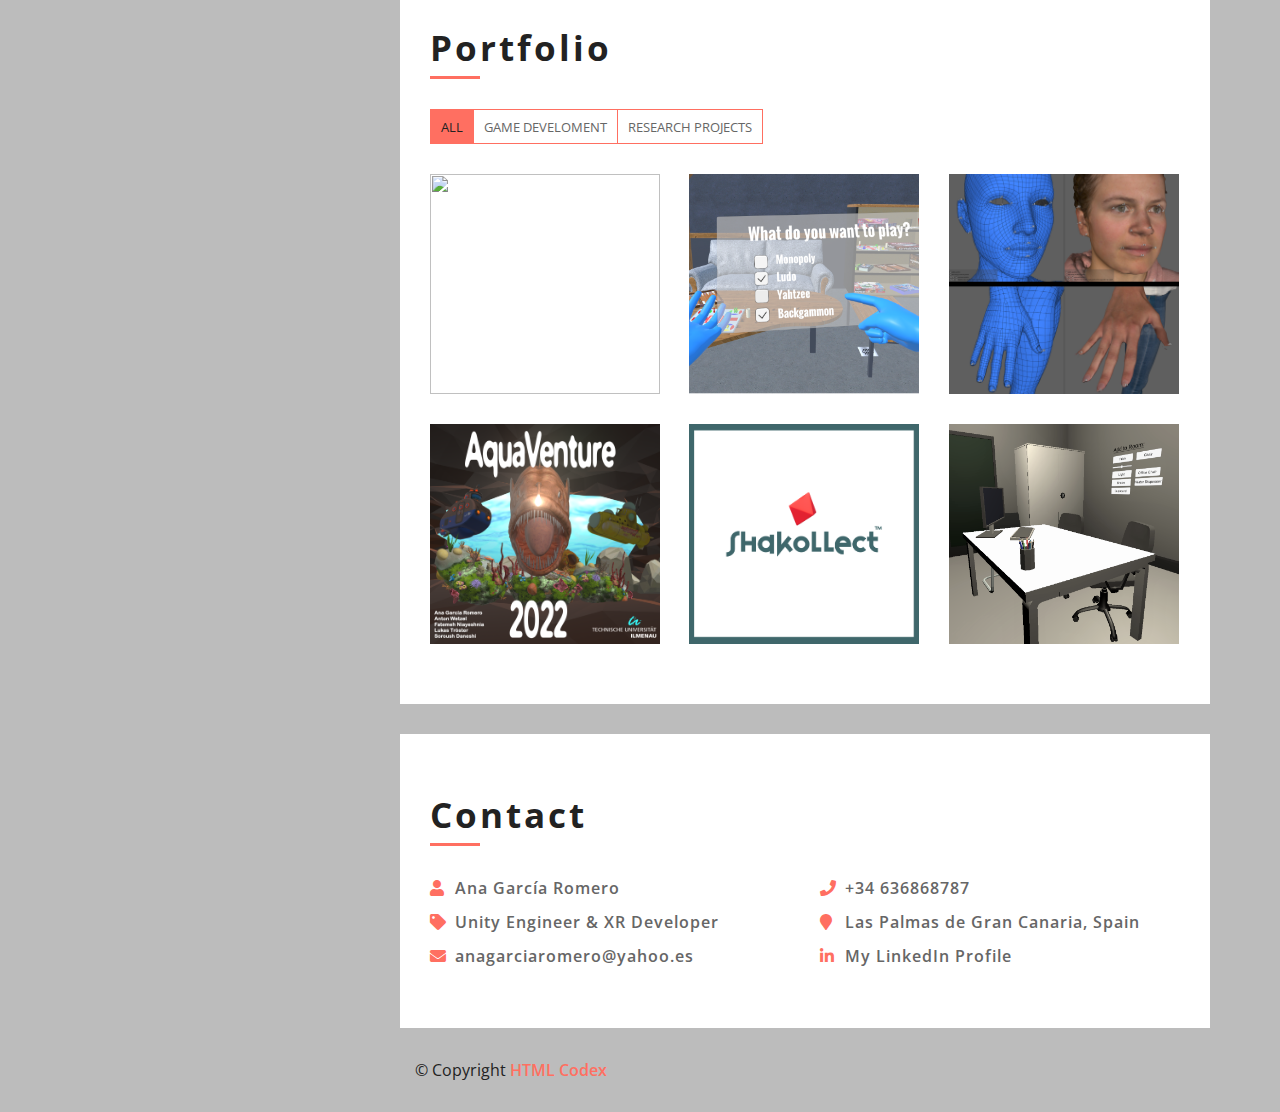
==== commit 0e0ca218: "Update index.html" ====
--- a/index.html
+++ b/index.html
@@ -86,9 +86,7 @@
                         <div class="row align-items-center">
                             <div class="col-md-12 col-lg-12">
                                 <p>
-                                    I am a highly experienced VR developer with a strong background in creating immersive and interactive virtual reality environments. 
-                                    My passion lies in pushing the boundaries of innovation to deliver exceptional user experiences through cutting-edge technology.
-                                    Throughout my career, I have worked extensively with Unity, C# programming, and 3D graphics development. Some of my skills include:
+                                    I'm an experienced VR developer with a solid background in creating immersive and interactive virtual reality environments. I'm passionate about pushing the boundaries of innovation to deliver exceptional user experiences using cutting-edge technology. Over the course of my career, I've worked a lot with Unity, C# programming, and 3D graphics development. Here are some of my key skills:
                                 </p>
                             </div>
                         </div>
@@ -157,8 +155,7 @@
                     <div class="row align-items-center">
                         <div class="col-md-12 col-lg-12">
                             <p>
-                                In addition to my extensive experience in creating immersive virtual environments using Unity and other 3D development tools, 
-                                I have also worked extensively with a variety of cutting-edge VR/AR hardware. This includes:
+                                Along with my experience in developing virtual environments using Unity and other 3D tools, I've also worked extensively with a variety of the latest VR/AR hardware, including:
                                 <ul>
                                     <li>HTC Vive Pro</li>
                                     <li>Varjo XR-3</li>
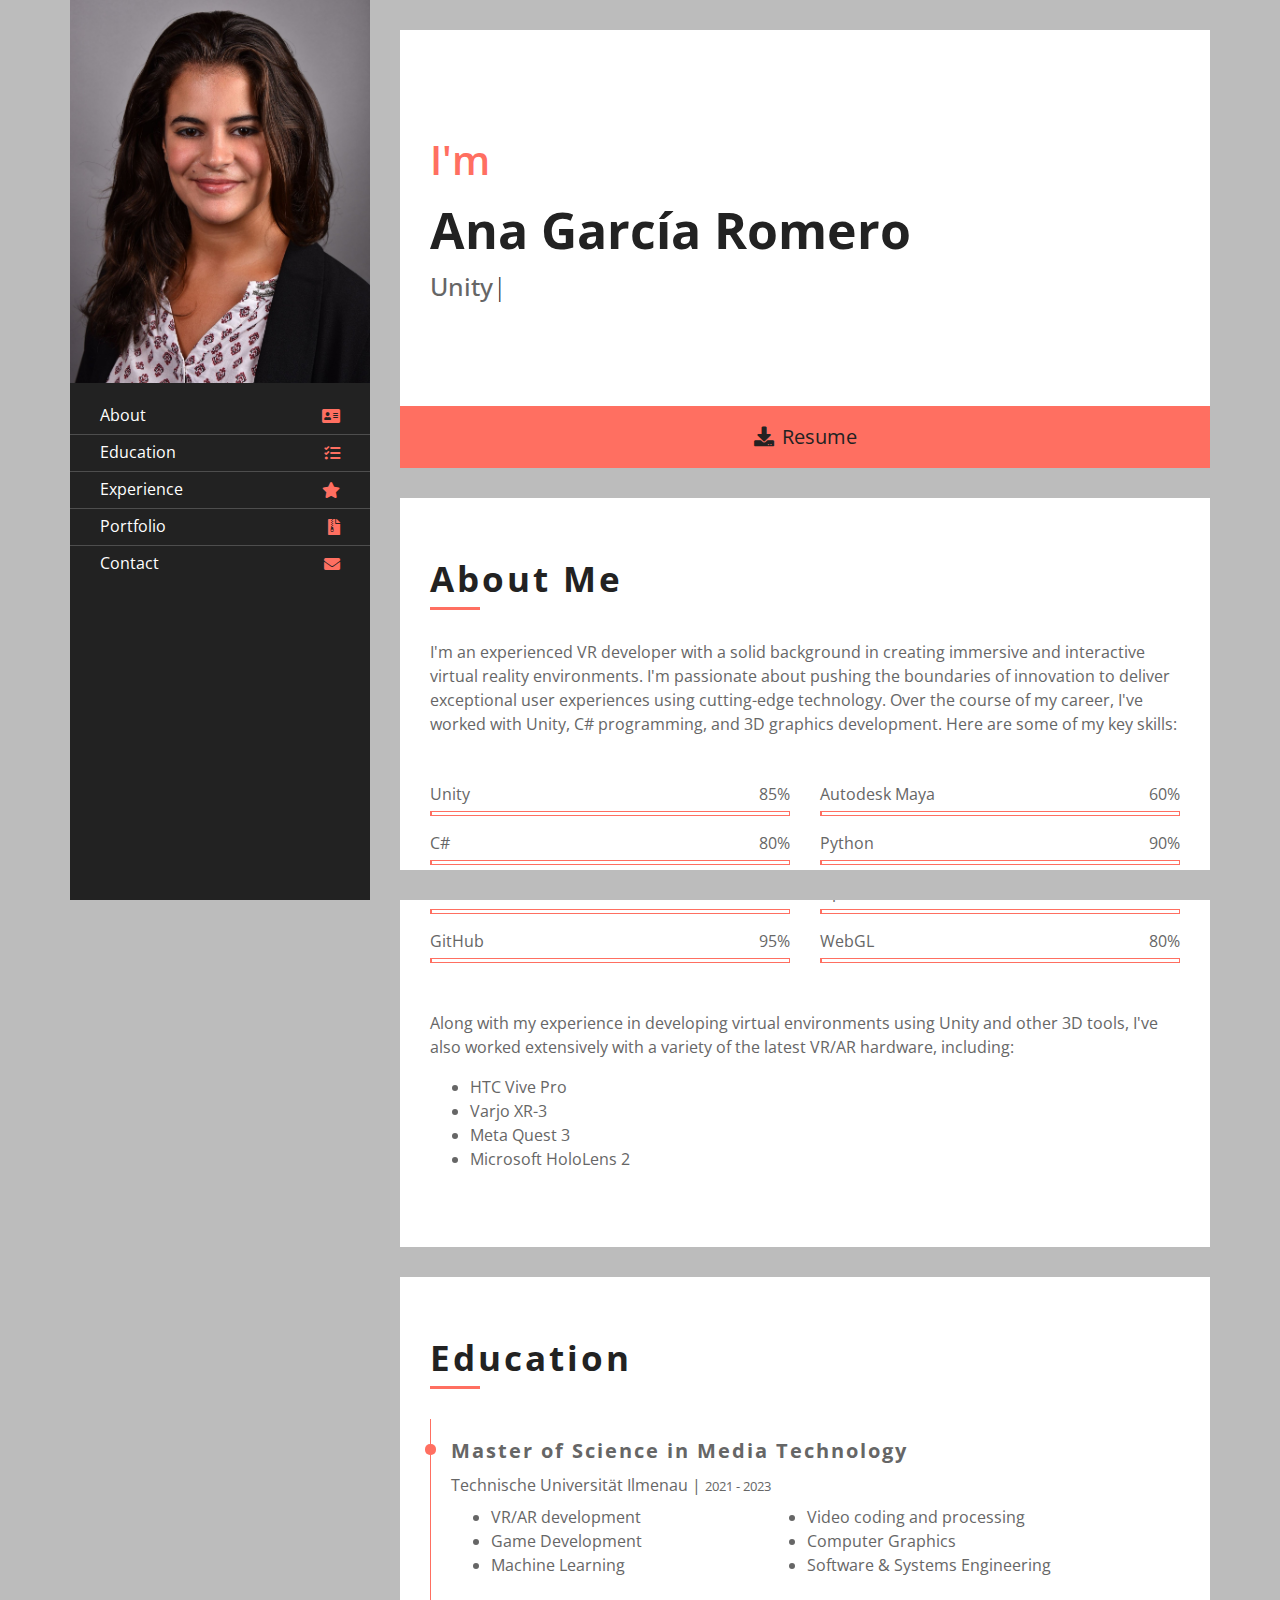
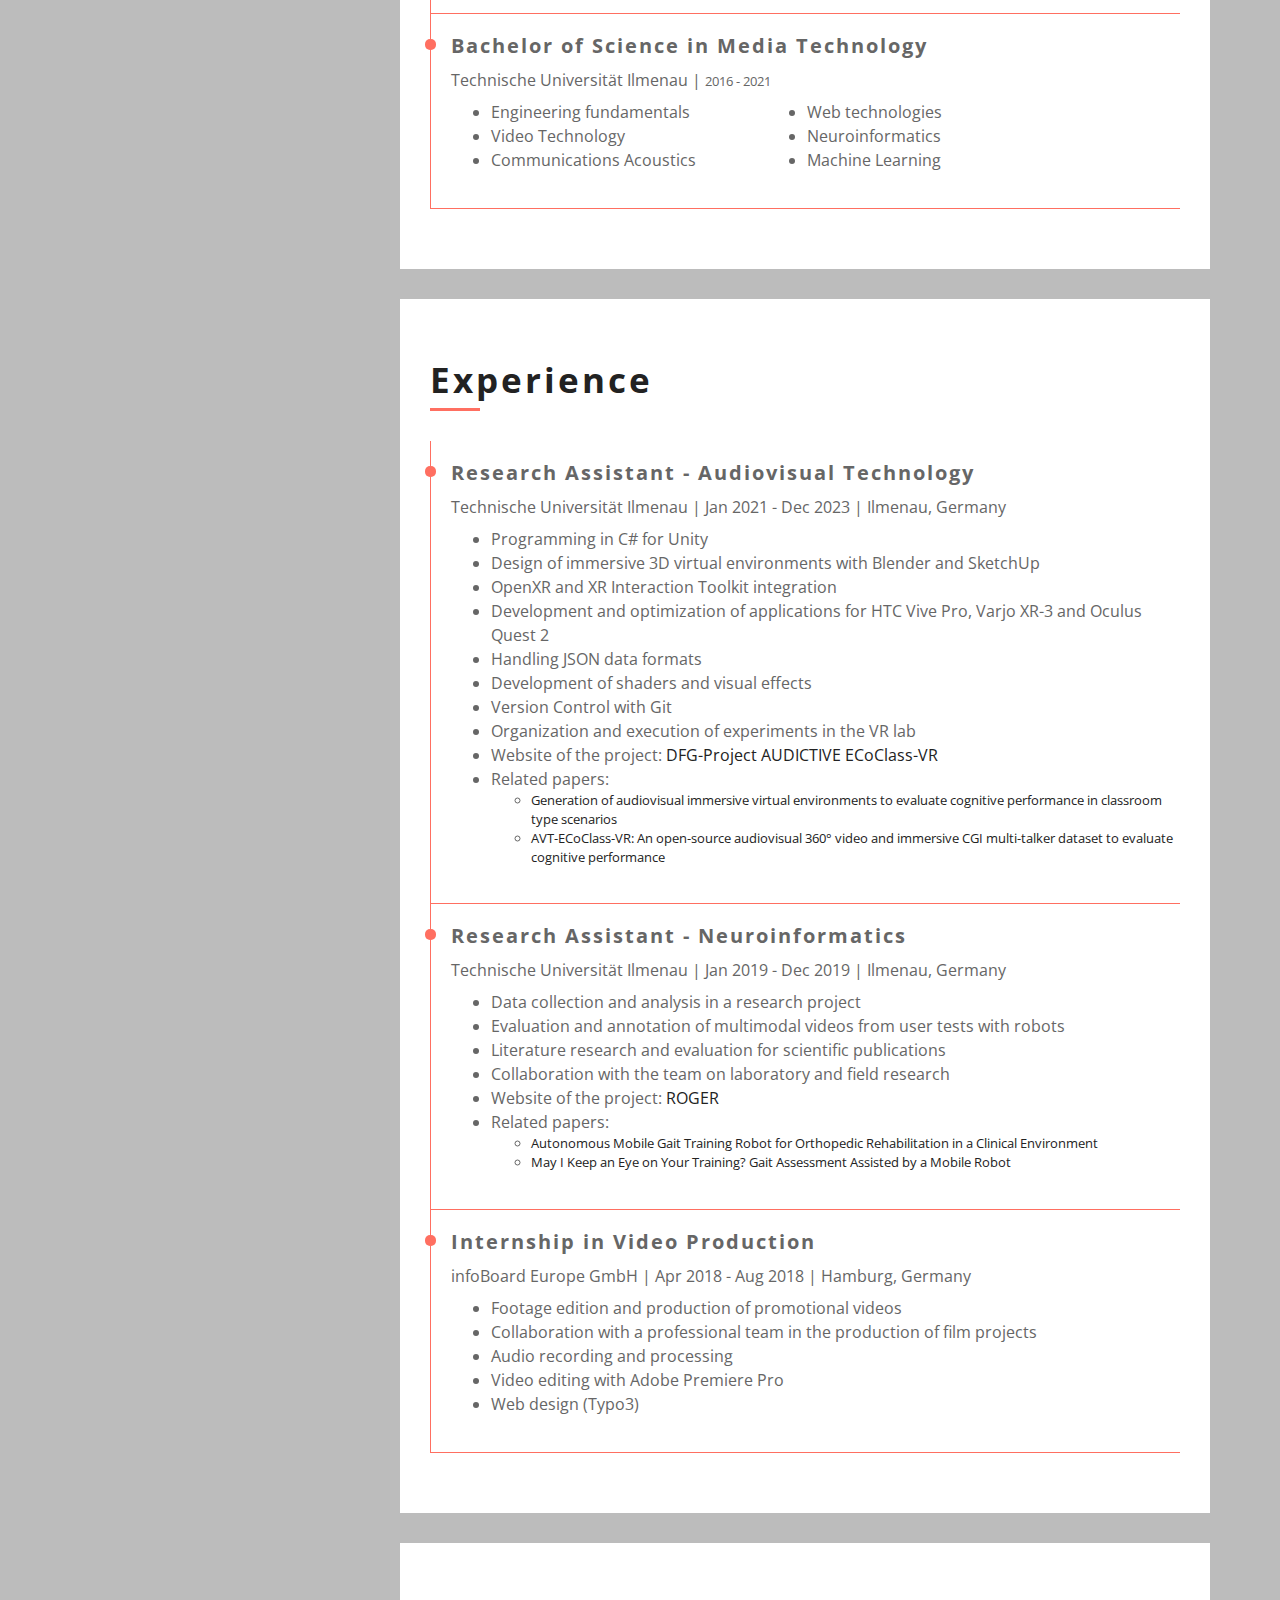
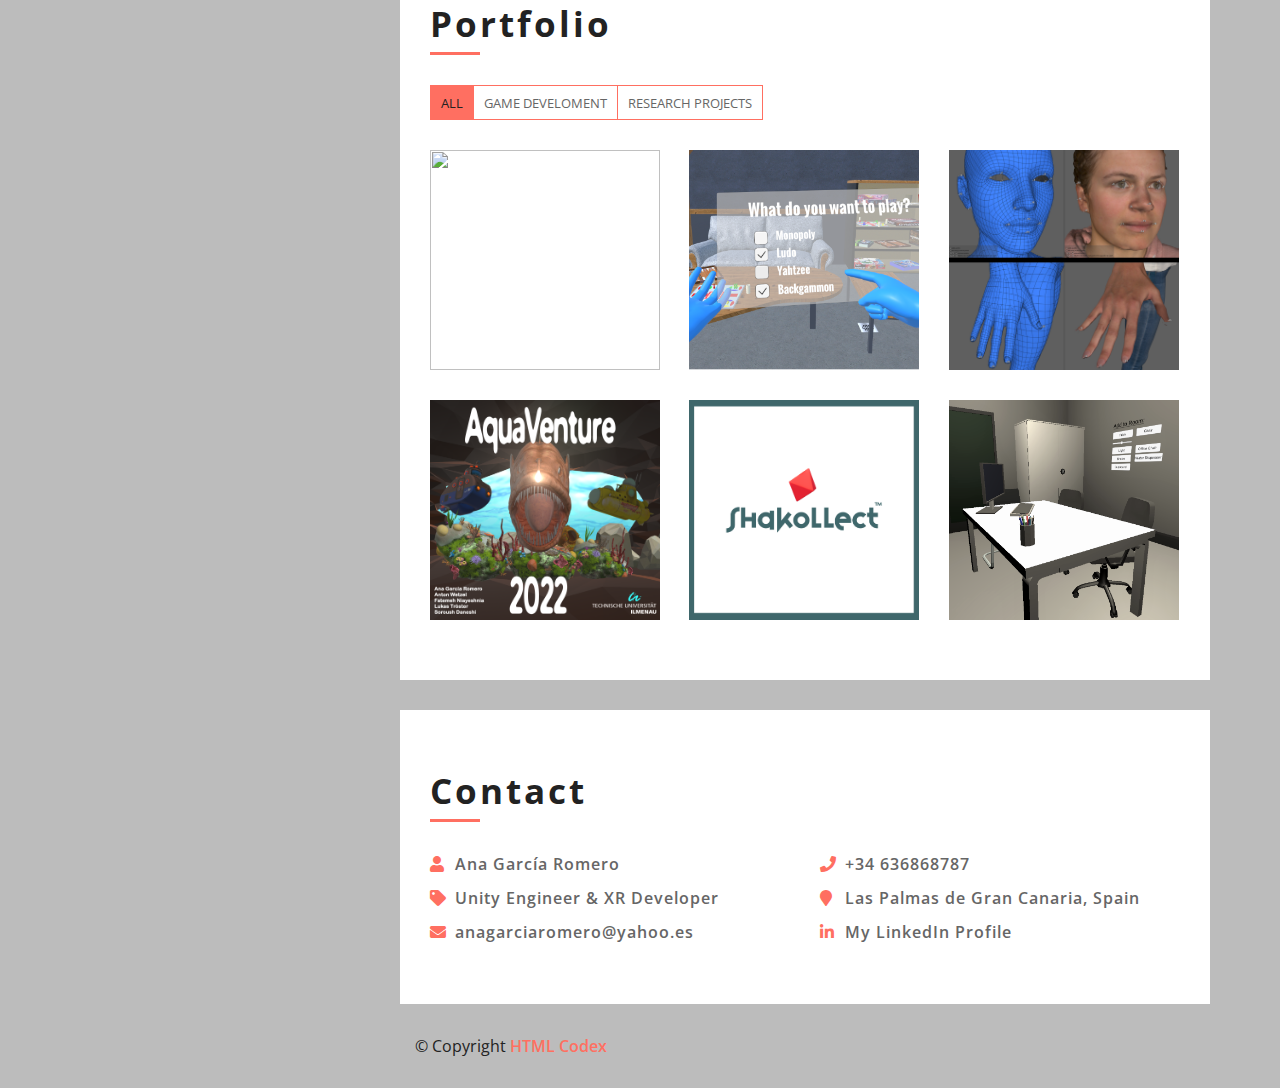
==== commit 9894a03d: "Update index.html" ====
--- a/index.html
+++ b/index.html
@@ -86,7 +86,7 @@
                         <div class="row align-items-center">
                             <div class="col-md-12 col-lg-12">
                                 <p>
-                                    I'm an experienced VR developer with a solid background in creating immersive and interactive virtual reality environments. I'm passionate about pushing the boundaries of innovation to deliver exceptional user experiences using cutting-edge technology. Over the course of my career, I've worked a lot with Unity, C# programming, and 3D graphics development. Here are some of my key skills:
+                                    I'm an experienced VR developer with a solid background in creating immersive and interactive virtual reality environments. I'm passionate about pushing the boundaries of innovation to deliver exceptional user experiences using cutting-edge technology. Over the course of my career, I've worked with Unity, C# programming, and 3D graphics development. Here are some of my key skills:
                                 </p>
                             </div>
                         </div>
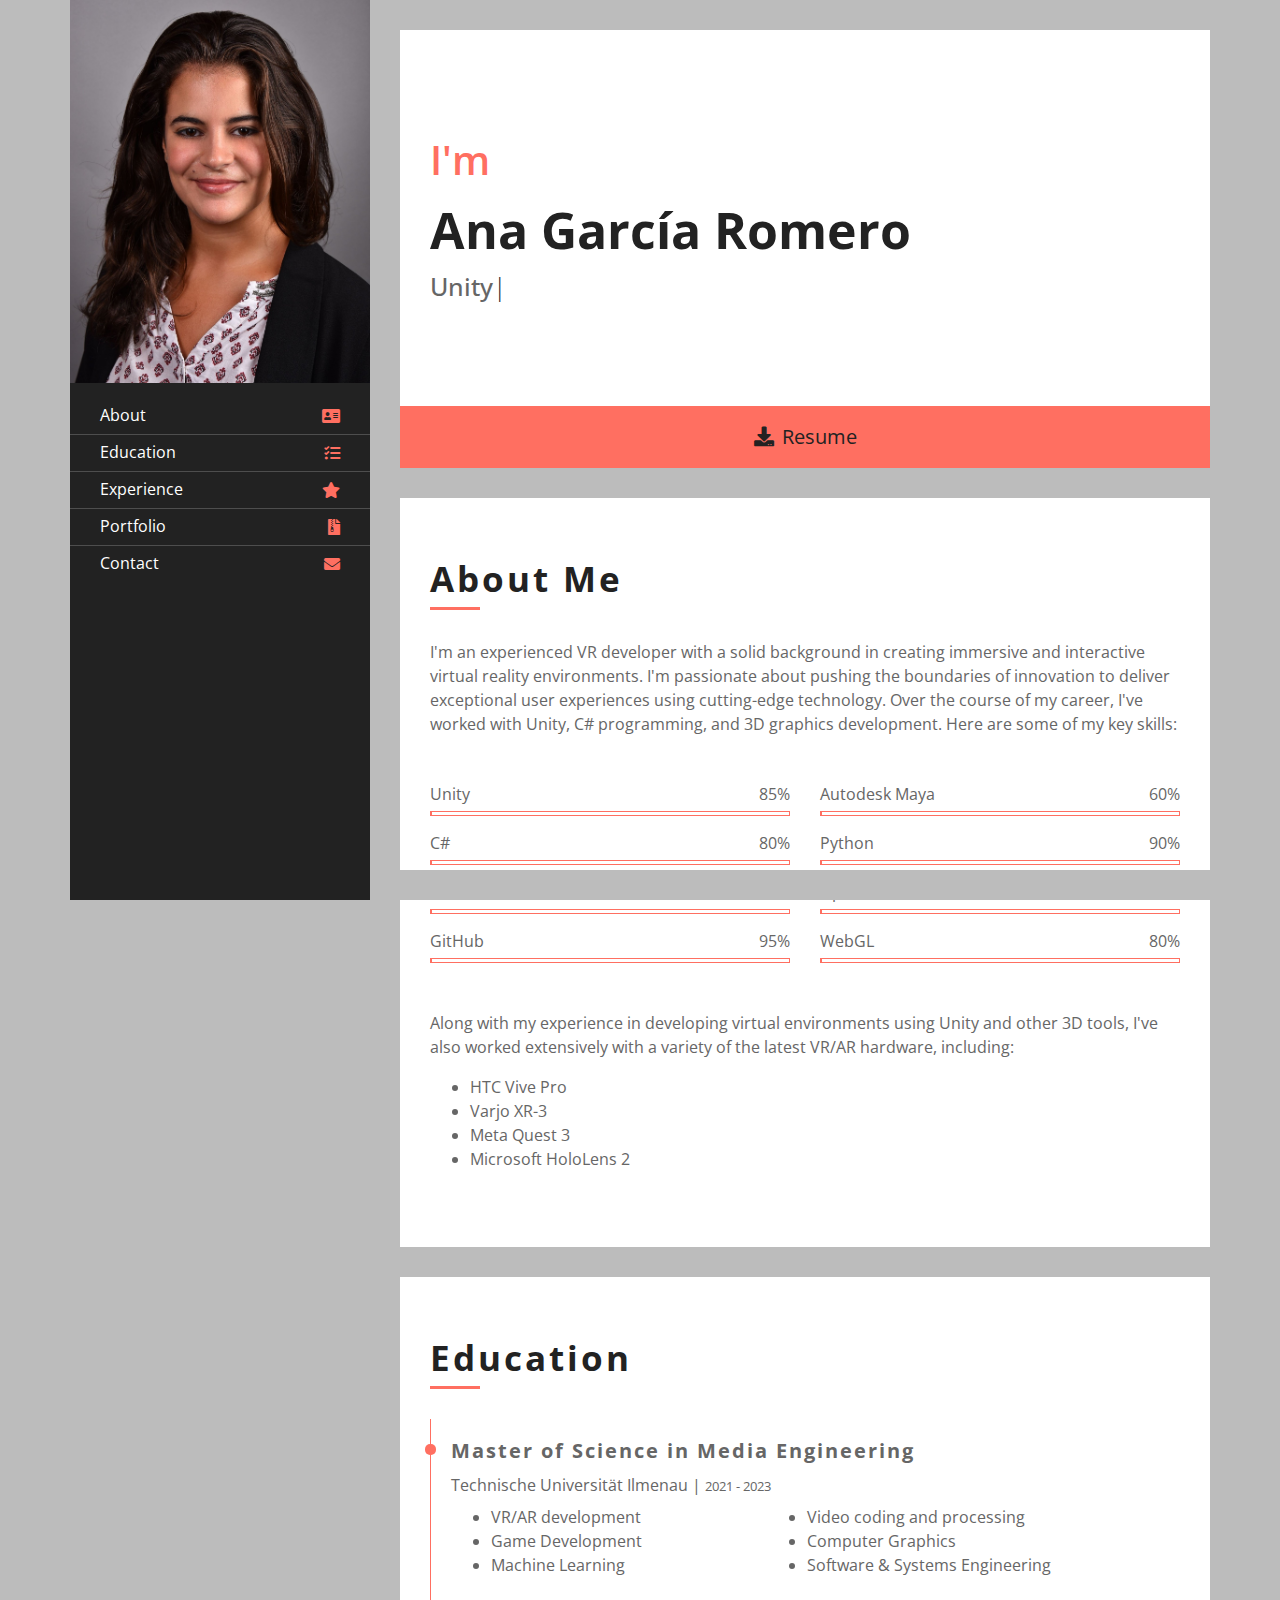
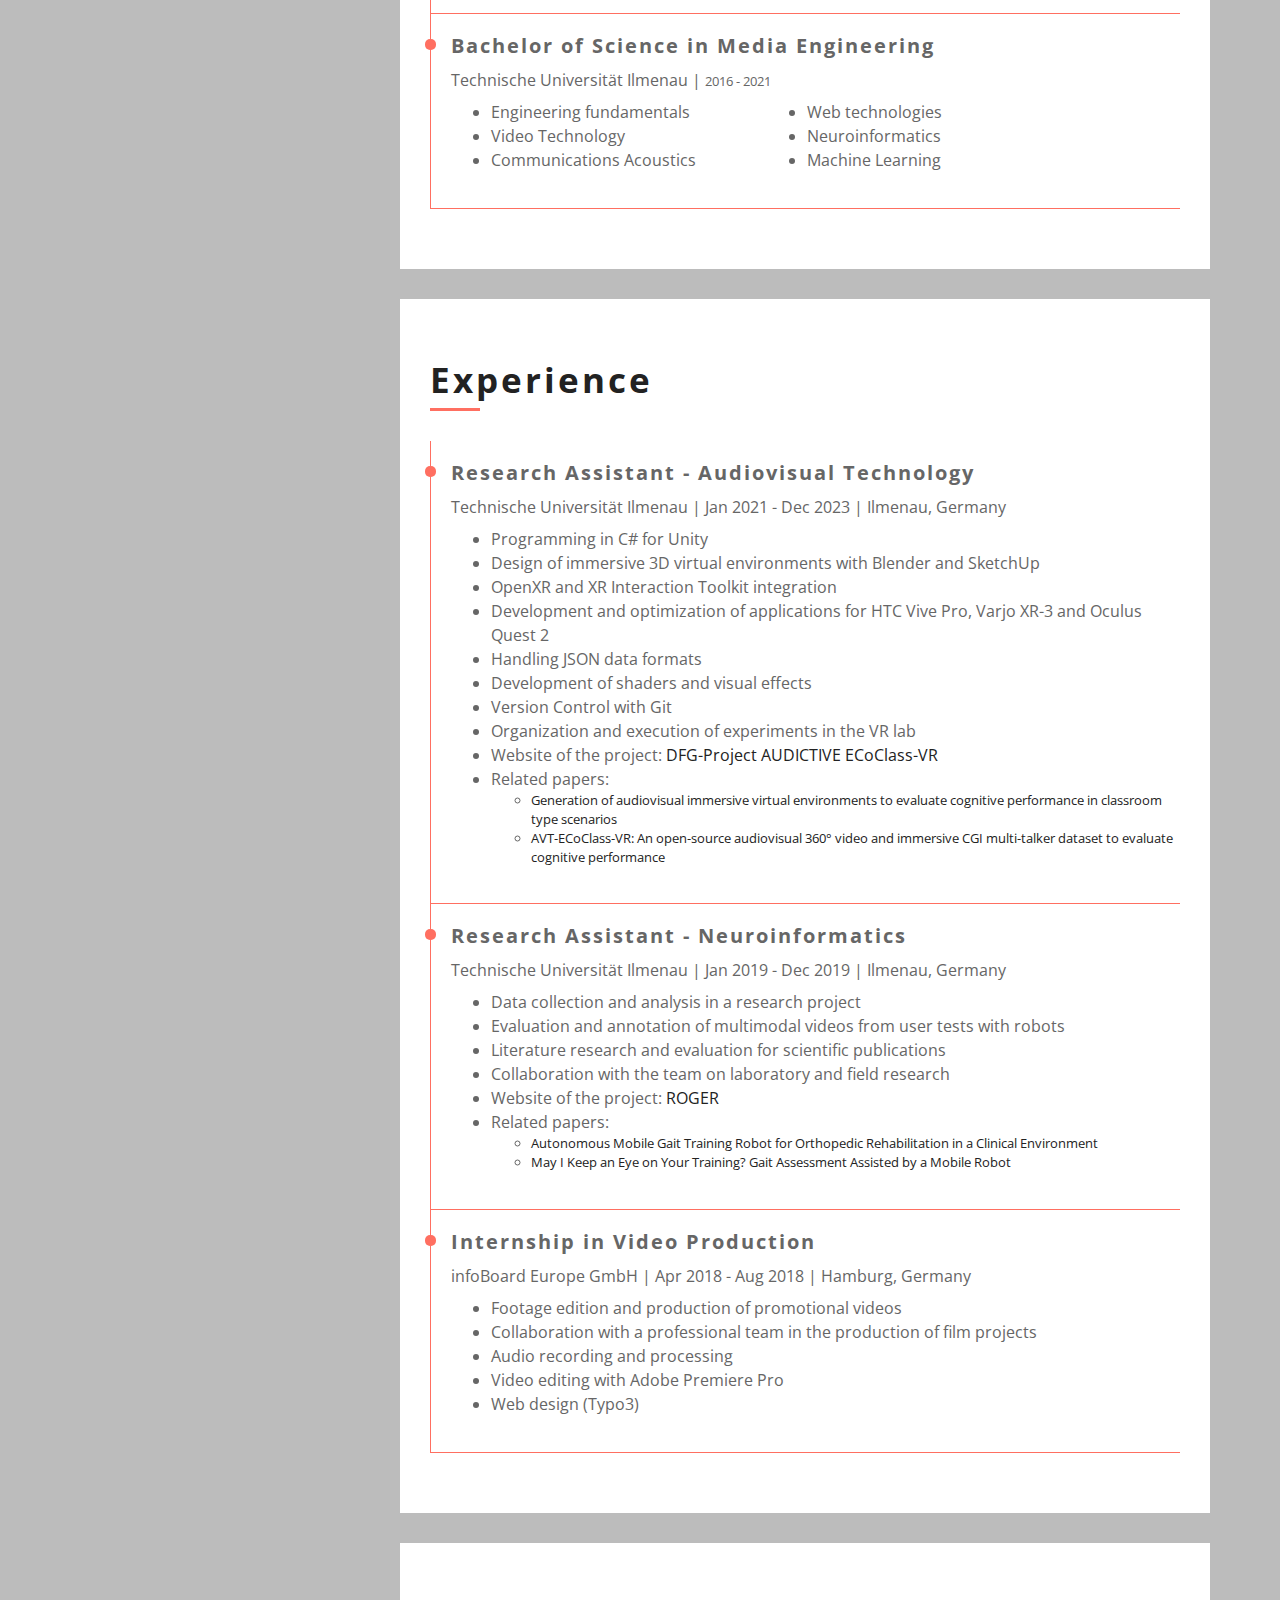
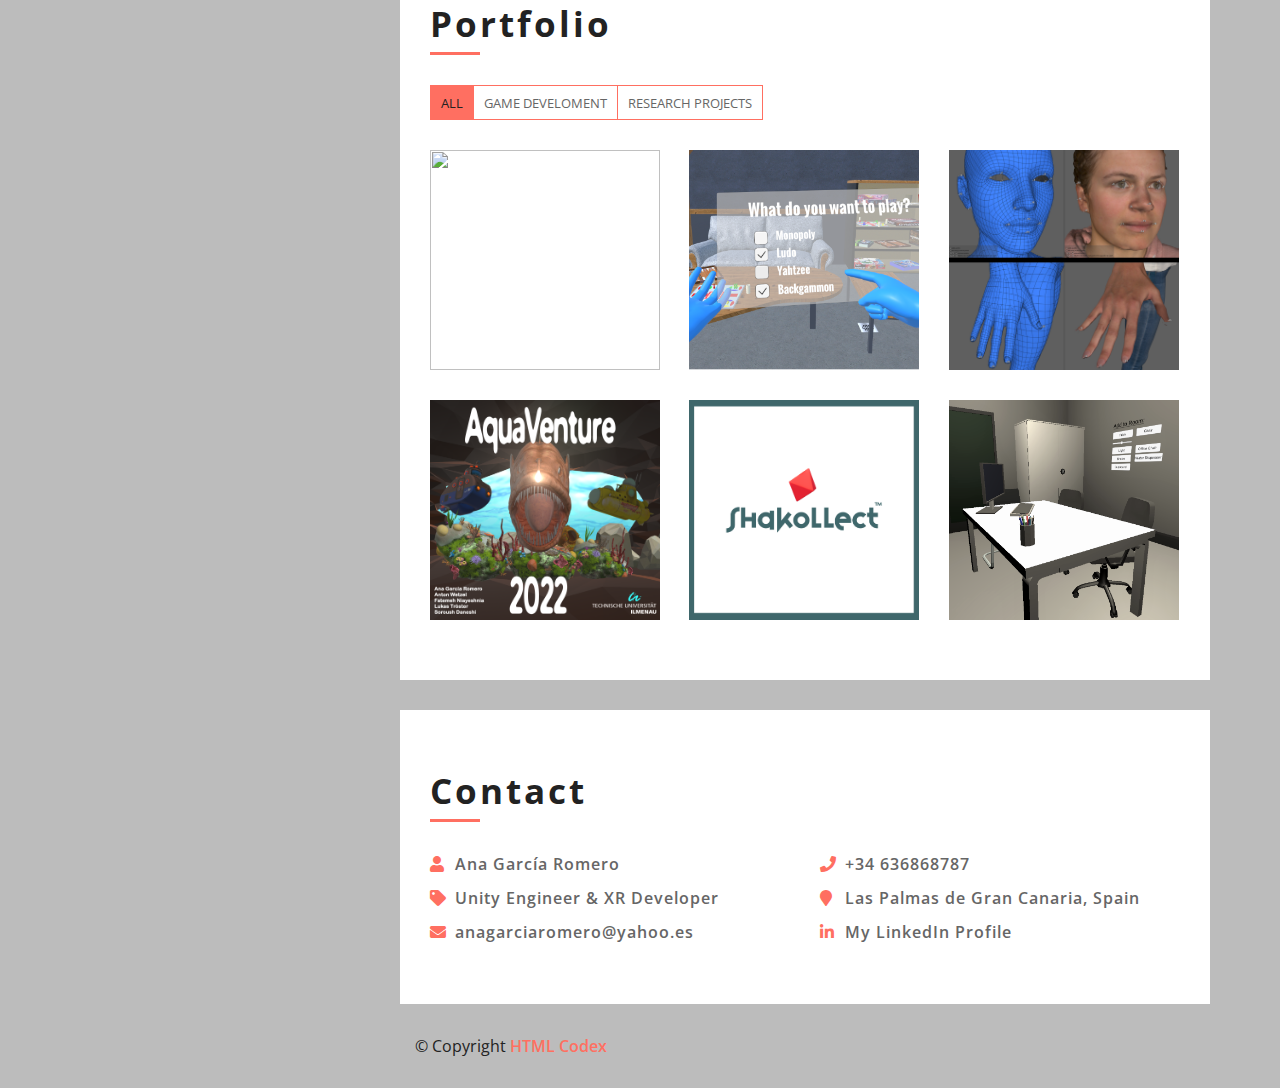
==== commit 25164e6a: "Update" ====
--- a/index.html
+++ b/index.html
@@ -181,7 +181,7 @@
                         <div class="row align-items-center">
                             <div class="col-lg-12">
                                 <div class="edu-col">
-                                    <span><h3>Master of Science in Media Technology</h3></span>
+                                    <span><h3>Master of Science in Media Engineering</h3></span>
                                     <p class="mb-2">Technische Universität Ilmenau | <small>2021 - 2023</small></p>
                                     <p>
                                         <div class="row">
@@ -205,7 +205,7 @@
                             </div>
                             <div class="col-lg-12">
                                 <div class="edu-col">
-                                    <span><h3>Bachelor of Science in Media Technology</h3></span>
+                                    <span><h3>Bachelor of Science in Media Engineering</h3></span>
                                     <p class="mb-2">Technische Universität Ilmenau | <small>2016 - 2021</small></p>
                                     <p><div class="row">
                                             <div class="col-md-5">
